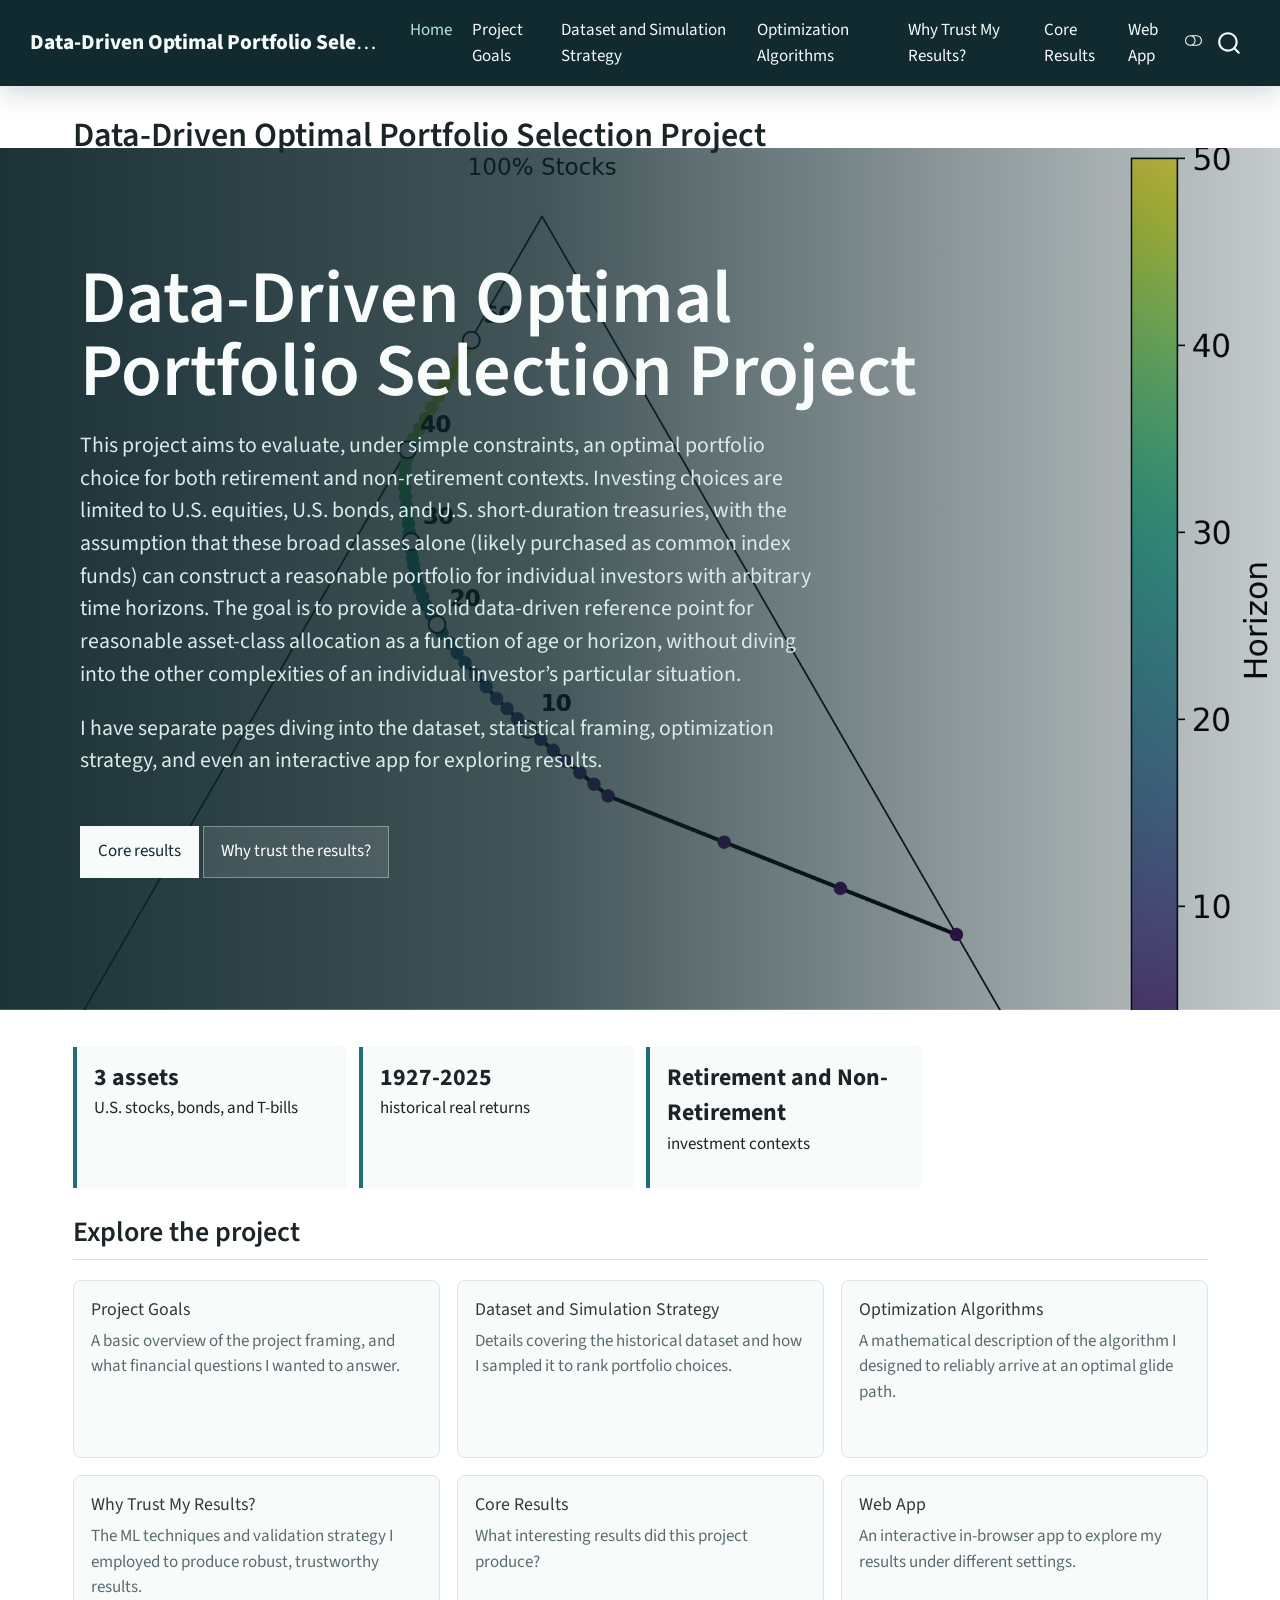
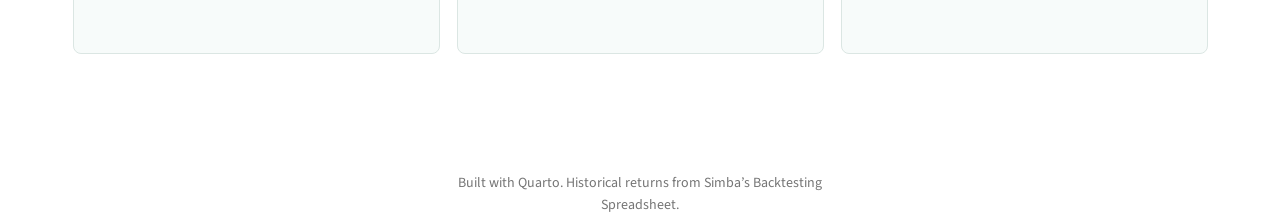
==== docs/index.html @ 362f832c "Test out interactivity in core results" ====
<!DOCTYPE html>
<html xmlns="http://www.w3.org/1999/xhtml" lang="en" xml:lang="en"><head>

<meta charset="utf-8">
<meta name="generator" content="quarto-1.10.18">

<meta name="viewport" content="width=device-width, initial-scale=1.0, user-scalable=yes">


<title>Data-Driven Optimal Portfolio Selection Project</title>
<style>
/* Default styles provided by pandoc.
** See https://pandoc.org/MANUAL.html#variables-for-html for config info.
*/
span.smallcaps{font-variant: small-caps;}
div.columns{display: flex; gap: 1.5em;}
div.column{flex: auto;}
@media screen {
div.columns{gap: min(4vw, 1.5em);}
div.column{overflow-x: auto;}
}
div.hanging-indent{margin-left: 1.5em; text-indent: -1.5em;}
ul.task-list{list-style: none;}
ul.task-list li input[type="checkbox"] {
  width: 0.8em;
  margin: 0 0.8em 0.2em -1em; /* quarto-specific, see https://github.com/quarto-dev/quarto-cli/issues/4556 */ 
  vertical-align: middle;
}
</style>


<script src="site_libs/quarto-nav/quarto-nav.js"></script>
<script src="site_libs/clipboard/clipboard.min.js"></script>
<script src="site_libs/quarto-search/autocomplete.umd.js"></script>
<script src="site_libs/quarto-search/fuse.min.js"></script>
<script src="site_libs/quarto-search/quarto-search.js"></script>
<meta name="quarto:offset" content="./">
<script src="site_libs/quarto-html/quarto.js" type="module"></script>
<script src="site_libs/quarto-html/tabsets/tabsets.js" type="module"></script>
<script src="site_libs/quarto-html/popper.min.js"></script>
<script src="site_libs/quarto-html/tippy.umd.min.js"></script>
<script src="site_libs/quarto-html/anchor.min.js"></script>
<link href="site_libs/quarto-html/tippy.css" rel="stylesheet">
<link href="site_libs/quarto-html/quarto-syntax-highlighting-64a204ab8560d761af7679ceaba22944.css" rel="stylesheet" class="quarto-color-scheme" id="quarto-text-highlighting-styles">
<link href="site_libs/quarto-html/quarto-syntax-highlighting-dark-b85bc7c33db8c58e0ec93c3465666fed.css" rel="stylesheet" class="quarto-color-scheme quarto-color-alternate" id="quarto-text-highlighting-styles">
<link href="site_libs/quarto-html/quarto-syntax-highlighting-64a204ab8560d761af7679ceaba22944.css" rel="stylesheet" class="quarto-color-scheme-extra" id="quarto-text-highlighting-styles">
<script src="site_libs/bootstrap/bootstrap.min.js"></script>
<link href="site_libs/bootstrap/bootstrap-icons.css" rel="stylesheet">
<link href="site_libs/bootstrap/bootstrap-d88a446318c1ee82163e2b38789fbb82.min.css" rel="stylesheet" append-hash="true" class="quarto-color-scheme" id="quarto-bootstrap" data-mode="light">
<link href="site_libs/bootstrap/bootstrap-dark-d535ee3ebe6a975ff6e5953ea624ebbb.min.css" rel="stylesheet" append-hash="true" class="quarto-color-scheme quarto-color-alternate" id="quarto-bootstrap" data-mode="dark">
<link href="site_libs/bootstrap/bootstrap-d88a446318c1ee82163e2b38789fbb82.min.css" rel="stylesheet" append-hash="true" class="quarto-color-scheme-extra" id="quarto-bootstrap" data-mode="light">
<script id="quarto-search-options" type="application/json">{
  "location": "navbar",
  "copy-button": false,
  "collapse-after": 3,
  "panel-placement": "end",
  "type": "overlay",
  "limit": 50,
  "keyboard-shortcut": [
    "f",
    "/",
    "s"
  ],
  "language": {
    "search-no-results-text": "No results",
    "search-matching-documents-text": "matching documents",
    "search-copy-link-title": "Copy link to search",
    "search-hide-matches-text": "Hide additional matches",
    "search-more-match-text": "more match in this document",
    "search-more-matches-text": "more matches in this document",
    "search-clear-button-title": "Clear",
    "search-text-placeholder": "",
    "search-detached-cancel-button-title": "Cancel",
    "search-submit-button-title": "Submit",
    "search-label": "Search"
  }
}</script>
<style>html{ scroll-behavior: smooth; }</style>


<link rel="stylesheet" href="results_widget.css">
</head>

<body class="nav-fixed quarto-light"><script id="quarto-html-before-body" type="application/javascript">
    const toggleBodyColorMode = (bsSheetEl) => {
      const mode = bsSheetEl.getAttribute("data-mode");
      const bodyEl = window.document.querySelector("body");
      if (mode === "dark") {
        bodyEl.classList.add("quarto-dark");
        bodyEl.classList.remove("quarto-light");
      } else {
        bodyEl.classList.add("quarto-light");
        bodyEl.classList.remove("quarto-dark");
      }
    }
    const toggleBodyColorPrimary = () => {
      const bsSheetEl = window.document.querySelector("link#quarto-bootstrap:not([rel=disabled-stylesheet])");
      if (bsSheetEl) {
        toggleBodyColorMode(bsSheetEl);
      }
    }
    const setColorSchemeToggle = (alternate) => {
      const toggles = window.document.querySelectorAll('.quarto-color-scheme-toggle');
      for (let i=0; i < toggles.length; i++) {
        const toggle = toggles[i];
        if (toggle) {
          if (alternate) {
            toggle.classList.add("alternate");
          } else {
            toggle.classList.remove("alternate");
          }
        }
      }
    };
    const toggleColorMode = (alternate) => {
      // Switch the stylesheets
      const primaryStylesheets = window.document.querySelectorAll('link.quarto-color-scheme:not(.quarto-color-alternate)');
      const alternateStylesheets = window.document.querySelectorAll('link.quarto-color-scheme.quarto-color-alternate');
      manageTransitions('#quarto-margin-sidebar .nav-link', false);
      if (alternate) {
        // note: dark is layered on light, we don't disable primary!
        enableStylesheet(alternateStylesheets);
        for (const sheetNode of alternateStylesheets) {
          if (sheetNode.id === "quarto-bootstrap") {
            toggleBodyColorMode(sheetNode);
          }
        }
      } else {
        disableStylesheet(alternateStylesheets);
        enableStylesheet(primaryStylesheets)
        toggleBodyColorPrimary();
      }
      manageTransitions('#quarto-margin-sidebar .nav-link', true);
      // Switch the toggles
      setColorSchemeToggle(alternate)
      // Hack to workaround the fact that safari doesn't
      // properly recolor the scrollbar when toggling (#1455)
      if (navigator.userAgent.indexOf('Safari') > 0 && navigator.userAgent.indexOf('Chrome') == -1) {
        manageTransitions("body", false);
        window.scrollTo(0, 1);
        setTimeout(() => {
          window.scrollTo(0, 0);
          manageTransitions("body", true);
        }, 40);
      }
    }
    const disableStylesheet = (stylesheets) => {
      for (let i=0; i < stylesheets.length; i++) {
        const stylesheet = stylesheets[i];
        stylesheet.rel = 'disabled-stylesheet';
      }
    }
    const enableStylesheet = (stylesheets) => {
      for (let i=0; i < stylesheets.length; i++) {
        const stylesheet = stylesheets[i];
        if(stylesheet.rel !== 'stylesheet') { // for Chrome, which will still FOUC without this check
          stylesheet.rel = 'stylesheet';
        }
      }
    }
    const manageTransitions = (selector, allowTransitions) => {
      const els = window.document.querySelectorAll(selector);
      for (let i=0; i < els.length; i++) {
        const el = els[i];
        if (allowTransitions) {
          el.classList.remove('notransition');
        } else {
          el.classList.add('notransition');
        }
      }
    }
    const isFileUrl = () => {
      return window.location.protocol === 'file:';
    }
    const hasAlternateSentinel = () => {
      let styleSentinel = getColorSchemeSentinel();
      if (styleSentinel !== null) {
        return styleSentinel === "alternate";
      } else {
        return false;
      }
    }
    const setStyleSentinel = (alternate) => {
      const value = alternate ? "alternate" : "default";
      if (!isFileUrl()) {
        window.localStorage.setItem("quarto-color-scheme", value);
      } else {
        localAlternateSentinel = value;
      }
    }
    const getColorSchemeSentinel = () => {
      if (!isFileUrl()) {
        const storageValue = window.localStorage.getItem("quarto-color-scheme");
        return storageValue != null ? storageValue : localAlternateSentinel;
      } else {
        return localAlternateSentinel;
      }
    }
    const toggleGiscusIfUsed = (isAlternate, darkModeDefault) => {
      const baseTheme = document.querySelector('#giscus-base-theme')?.value ?? 'light';
      const alternateTheme = document.querySelector('#giscus-alt-theme')?.value ?? 'dark';
      let newTheme = '';
      if(authorPrefersDark) {
        newTheme = isAlternate ? baseTheme : alternateTheme;
      } else {
        newTheme = isAlternate ? alternateTheme : baseTheme;
      }
      const changeGiscusTheme = () => {
        // From: https://github.com/giscus/giscus/issues/336
        const sendMessage = (message) => {
          const iframe = document.querySelector('iframe.giscus-frame');
          if (!iframe) return;
          iframe.contentWindow.postMessage({ giscus: message }, 'https://giscus.app');
        }
        sendMessage({
          setConfig: {
            theme: newTheme
          }
        });
      }
      const isGiscussLoaded = window.document.querySelector('iframe.giscus-frame') !== null;
      if (isGiscussLoaded) {
        changeGiscusTheme();
      }
    };
    const authorPrefersDark = false;
    const darkModeDefault = authorPrefersDark;
      document.querySelector('link#quarto-text-highlighting-styles.quarto-color-scheme-extra').rel = 'disabled-stylesheet';
      document.querySelector('link#quarto-bootstrap.quarto-color-scheme-extra').rel = 'disabled-stylesheet';
    let localAlternateSentinel = darkModeDefault ? 'alternate' : 'default';
    // Dark / light mode switch
    window.quartoToggleColorScheme = () => {
      // Read the current dark / light value
      let toAlternate = !hasAlternateSentinel();
      toggleColorMode(toAlternate);
      setStyleSentinel(toAlternate);
      toggleGiscusIfUsed(toAlternate, darkModeDefault);
      window.dispatchEvent(new Event('resize'));
    };
    // Switch to dark mode if need be
    if (hasAlternateSentinel()) {
      toggleColorMode(true);
    } else {
      toggleColorMode(false);
    }
  </script>

<div id="quarto-search-results"></div>
  <header id="quarto-header" class="headroom fixed-top">
    <nav class="navbar navbar-expand-lg " data-bs-theme="dark">
      <div class="navbar-container container-fluid">
      <div class="navbar-brand-container mx-auto">
    <a class="navbar-brand" href="./index.html">
    <span class="navbar-title">Data-Driven Optimal Portfolio Selection Project</span>
    </a>
  </div>
            <div id="quarto-search" class="" title="Search"></div>
          <button class="navbar-toggler" type="button" data-bs-toggle="collapse" data-bs-target="#navbarCollapse" aria-controls="navbarCollapse" role="menu" aria-expanded="false" aria-label="Toggle navigation" onclick="if (window.quartoToggleHeadroom) { window.quartoToggleHeadroom(); }">
  <span class="navbar-toggler-icon"></span>
</button>
          <div class="collapse navbar-collapse" id="navbarCollapse">
            <ul class="navbar-nav navbar-nav-scroll me-auto">
  <li class="nav-item">
    <a class="nav-link active" href="./index.html" aria-current="page"> 
<span class="menu-text">Home</span></a>
  </li>  
  <li class="nav-item">
    <a class="nav-link" href="./project_goals.html"> 
<span class="menu-text">Project Goals</span></a>
  </li>  
  <li class="nav-item">
    <a class="nav-link" href="./dataset_simulation.html"> 
<span class="menu-text">Dataset and Simulation Strategy</span></a>
  </li>  
  <li class="nav-item">
    <a class="nav-link" href="./optimization.html"> 
<span class="menu-text">Optimization Algorithms</span></a>
  </li>  
  <li class="nav-item">
    <a class="nav-link" href="./why_trust.html"> 
<span class="menu-text">Why Trust My Results?</span></a>
  </li>  
  <li class="nav-item">
    <a class="nav-link" href="./core_results.html"> 
<span class="menu-text">Core Results</span></a>
  </li>  
  <li class="nav-item">
    <a class="nav-link" href="./web_app.html"> 
<span class="menu-text">Web App</span></a>
  </li>  
</ul>
          </div> <!-- /navcollapse -->
            <div class="quarto-navbar-tools">
  <a href="" class="quarto-color-scheme-toggle quarto-navigation-tool  px-1" onclick="window.quartoToggleColorScheme(); return false;" title="Toggle dark mode"><i class="bi"></i></a>
</div>
      </div> <!-- /container-fluid -->
    </nav>
</header>
<!-- content -->
<div id="quarto-content" class="quarto-container page-columns page-rows-contents page-layout-full page-navbar">
<!-- sidebar -->
<!-- margin-sidebar -->
    
<!-- main -->
<main class="content column-page" id="quarto-document-content">


<header id="title-block-header" class="quarto-title-block default">
<div class="quarto-title">
<h1 class="title">Data-Driven Optimal Portfolio Selection Project</h1>
</div>



<div class="quarto-title-meta column-page">

    
  
    
  </div>
  


</header>


<div class="hero">
<section id="data-driven-optimal-portfolio-selection-project" class="level1 hero-copy">
<h1>Data-Driven Optimal Portfolio Selection Project</h1>
<p>This project aims to evaluate, under simple constraints, an optimal portfolio choice for both retirement and non-retirement contexts. Investing choices are limited to U.S. equities, U.S. bonds, and U.S. short-duration treasuries, with the assumption that these broad classes alone (likely purchased as common index funds) can construct a reasonable portfolio for individual investors with arbitrary time horizons. The goal is to provide a solid data-driven reference point for reasonable asset-class allocation as a function of age or horizon, without diving into the other complexities of an individual investor’s particular situation.</p>
<p>I have separate pages diving into the dataset, statistical framing, optimization strategy, and even an interactive app for exploring results.</p>
<div class="hero-actions">
<p><a href="./core_results.html" class="btn">Core results</a> <a href="./why_trust.html" class="btn">Why trust the results?</a></p>
</div>
</section>
</div>
<div class="metric-strip">
<div class="metric">
<p><strong>3 assets</strong> U.S. stocks, bonds, and T-bills</p>
</div>
<div class="metric">
<p><strong>1927-2025</strong> historical real returns</p>
</div>
<div class="metric">
<p><strong>Retirement and Non-Retirement</strong> investment contexts</p>
</div>
</div>
<section id="explore-the-project" class="level2">
<h2 class="anchored" data-anchor-id="explore-the-project">Explore the project</h2>
<div class="project-grid">
<section id="project-goals" class="level3 project-card">
<h3 class="anchored" data-anchor-id="project-goals"><a href="./project_goals.html">Project Goals</a></h3>
<p>A basic overview of the project framing, and what financial questions I wanted to answer.</p>
</section>
<section id="dataset-and-simulation-strategy" class="level3 project-card">
<h3 class="anchored" data-anchor-id="dataset-and-simulation-strategy"><a href="./dataset_simulation.html">Dataset and Simulation Strategy</a></h3>
<p>Details covering the historical dataset and how I sampled it to rank portfolio choices.</p>
</section>
<section id="optimization-algorithms" class="level3 project-card">
<h3 class="anchored" data-anchor-id="optimization-algorithms"><a href="./optimization.html">Optimization Algorithms</a></h3>
<p>A mathematical description of the algorithm I designed to reliably arrive at an optimal glide path.</p>
</section>
<section id="why-trust-my-results" class="level3 project-card">
<h3 class="anchored" data-anchor-id="why-trust-my-results"><a href="./why_trust.html">Why Trust My Results?</a></h3>
<p>The ML techniques and validation strategy I employed to produce robust, trustworthy results.</p>
</section>
<section id="core-results" class="level3 project-card">
<h3 class="anchored" data-anchor-id="core-results"><a href="./core_results.html">Core Results</a></h3>
<p>What interesting results did this project produce?</p>
</section>
<section id="web-app" class="level3 project-card">
<h3 class="anchored" data-anchor-id="web-app"><a href="./web_app.html">Web App</a></h3>
<p>An interactive in-browser app to explore my results under different settings.</p>
</section>
</div>


</section>

</main> <!-- /main -->
<script src="results_widget.js"></script>
<script id="quarto-html-after-body" type="application/javascript">
  window.document.addEventListener("DOMContentLoaded", function (event) {
    // Ensure there is a toggle, if there isn't float one in the top right
    if (window.document.querySelector('.quarto-color-scheme-toggle') === null) {
      const a = window.document.createElement('a');
      a.classList.add('top-right');
      a.classList.add('quarto-color-scheme-toggle');
      a.href = "";
      a.onclick = function() { try { window.quartoToggleColorScheme(); } catch {} return false; };
      const i = window.document.createElement("i");
      i.classList.add('bi');
      a.appendChild(i);
      window.document.body.appendChild(a);
    }
    setColorSchemeToggle(hasAlternateSentinel())
    const icon = "";
    const anchorJS = new window.AnchorJS();
    anchorJS.options = {
      placement: 'right',
      icon: icon
    };
    anchorJS.add('.anchored');
    const isCodeAnnotation = (el) => {
      for (const clz of el.classList) {
        if (clz.startsWith('code-annotation-')) {                     
          return true;
        }
      }
      return false;
    }
    const onCopySuccess = function(e) {
      // button target
      const button = e.trigger;
      // don't keep focus
      button.blur();
      // flash "checked"
      button.classList.add('code-copy-button-checked');
      var currentTitle = button.getAttribute("title");
      button.setAttribute("title", "Copied!");
      let tooltip;
      if (window.bootstrap) {
        button.setAttribute("data-bs-toggle", "tooltip");
        button.setAttribute("data-bs-placement", "left");
        button.setAttribute("data-bs-title", "Copied!");
        tooltip = new bootstrap.Tooltip(button, 
          { trigger: "manual", 
            customClass: "code-copy-button-tooltip",
            offset: [0, -8]});
        tooltip.show();    
      }
      setTimeout(function() {
        if (tooltip) {
          tooltip.hide();
          button.removeAttribute("data-bs-title");
          button.removeAttribute("data-bs-toggle");
          button.removeAttribute("data-bs-placement");
        }
        button.setAttribute("title", currentTitle);
        button.classList.remove('code-copy-button-checked');
      }, 1000);
      // clear code selection
      e.clearSelection();
    }
    const getTextToCopy = function(trigger) {
      const outerScaffold = trigger.parentElement.cloneNode(true);
      const codeEl = outerScaffold.querySelector('code');
      for (const childEl of codeEl.children) {
        if (isCodeAnnotation(childEl)) {
          childEl.remove();
        }
      }
      return codeEl.innerText;
    }
    const clipboard = new window.ClipboardJS('.code-copy-button:not([data-in-quarto-modal])', {
      text: getTextToCopy
    });
    clipboard.on('success', onCopySuccess);
    if (window.document.getElementById('quarto-embedded-source-code-modal')) {
      const clipboardModal = new window.ClipboardJS('.code-copy-button[data-in-quarto-modal]', {
        text: getTextToCopy,
        container: window.document.getElementById('quarto-embedded-source-code-modal')
      });
      clipboardModal.on('success', onCopySuccess);
    }
      var localhostRegex = new RegExp(/^(?:http|https):\/\/localhost\:?[0-9]*\//);
      var mailtoRegex = new RegExp(/^mailto:/);
        var filterRegex = new RegExp('/' + window.location.host + '/');
      var isInternal = (href) => {
          return filterRegex.test(href) || localhostRegex.test(href) || mailtoRegex.test(href);
      }
      // Inspect non-navigation links and adorn them if external
     var links = window.document.querySelectorAll('a[href]:not(.nav-link):not(.navbar-brand):not(.toc-action):not(.sidebar-link):not(.sidebar-item-toggle):not(.pagination-link):not(.no-external):not([aria-hidden]):not(.dropdown-item):not(.quarto-navigation-tool):not(.about-link)');
      for (var i=0; i<links.length; i++) {
        const link = links[i];
        if (!isInternal(link.href)) {
          // undo the damage that might have been done by quarto-nav.js in the case of
          // links that we want to consider external
          if (link.dataset.originalHref !== undefined) {
            link.href = link.dataset.originalHref;
          }
            // target, if specified
            link.setAttribute("target", "_blank");
            if (link.getAttribute("rel") === null) {
              link.setAttribute("rel", "noopener");
            }
        }
      }
    function tippyHover(el, contentFn, onTriggerFn, onUntriggerFn) {
      const config = {
        allowHTML: true,
        maxWidth: 500,
        delay: 100,
        arrow: false,
        appendTo: function(el) {
            return el.parentElement;
        },
        interactive: true,
        interactiveBorder: 10,
        theme: 'quarto',
        placement: 'bottom-start',
      };
      if (contentFn) {
        config.content = contentFn;
      }
      if (onTriggerFn) {
        config.onTrigger = onTriggerFn;
      }
      if (onUntriggerFn) {
        config.onUntrigger = onUntriggerFn;
      }
      window.tippy(el, config); 
    }
    const noterefs = window.document.querySelectorAll('a[role="doc-noteref"]');
    for (var i=0; i<noterefs.length; i++) {
      const ref = noterefs[i];
      tippyHover(ref, function() {
        // use id or data attribute instead here
        let href = ref.getAttribute('data-footnote-href') || ref.getAttribute('href');
        try { href = new URL(href).hash; } catch {}
        const id = href.replace(/^#\/?/, "");
        const note = window.document.getElementById(id);
        if (note) {
          return note.innerHTML;
        } else {
          return "";
        }
      });
    }
    const xrefs = window.document.querySelectorAll('a.quarto-xref');
    const processXRef = (id, note) => {
      // Strip column container classes
      const stripColumnClz = (el) => {
        el.classList.remove("page-full", "page-columns");
        if (el.children) {
          for (const child of el.children) {
            stripColumnClz(child);
          }
        }
      }
      stripColumnClz(note)
      if (id === null || id.startsWith('sec-')) {
        // Special case sections, only their first couple elements
        const container = document.createElement("div");
        if (note.children && note.children.length > 2) {
          container.appendChild(note.children[0].cloneNode(true));
          for (let i = 1; i < note.children.length; i++) {
            const child = note.children[i];
            if (child.tagName === "P" && child.innerText === "") {
              continue;
            } else {
              container.appendChild(child.cloneNode(true));
              break;
            }
          }
          if (window.Quarto?.typesetMath) {
            window.Quarto.typesetMath(container);
          }
          return container.innerHTML
        } else {
          if (window.Quarto?.typesetMath) {
            window.Quarto.typesetMath(note);
          }
          return note.innerHTML;
        }
      } else {
        // Remove any anchor links if they are present
        const anchorLink = note.querySelector('a.anchorjs-link');
        if (anchorLink) {
          anchorLink.remove();
        }
        if (window.Quarto?.typesetMath) {
          window.Quarto.typesetMath(note);
        }
        if (note.classList.contains("callout")) {
          return note.outerHTML;
        } else {
          return note.innerHTML;
        }
      }
    }
    for (var i=0; i<xrefs.length; i++) {
      const xref = xrefs[i];
      tippyHover(xref, undefined, function(instance) {
        instance.disable();
        let url = xref.getAttribute('href');
        let hash = undefined; 
        if (url.startsWith('#')) {
          hash = url;
        } else {
          try { hash = new URL(url).hash; } catch {}
        }
        if (hash) {
          const id = hash.replace(/^#\/?/, "");
          const note = window.document.getElementById(id);
          if (note !== null) {
            try {
              const html = processXRef(id, note.cloneNode(true));
              instance.setContent(html);
            } finally {
              instance.enable();
              instance.show();
            }
          } else {
            // See if we can fetch this
            fetch(url.split('#')[0])
            .then(res => res.text())
            .then(html => {
              const parser = new DOMParser();
              const htmlDoc = parser.parseFromString(html, "text/html");
              const note = htmlDoc.getElementById(id);
              if (note !== null) {
                const html = processXRef(id, note);
                instance.setContent(html);
              } 
            }).finally(() => {
              instance.enable();
              instance.show();
            });
          }
        } else {
          // See if we can fetch a full url (with no hash to target)
          // This is a special case and we should probably do some content thinning / targeting
          fetch(url)
          .then(res => res.text())
          .then(html => {
            const parser = new DOMParser();
            const htmlDoc = parser.parseFromString(html, "text/html");
            const note = htmlDoc.querySelector('main.content');
            if (note !== null) {
              // This should only happen for chapter cross references
              // (since there is no id in the URL)
              // remove the first header
              if (note.children.length > 0 && note.children[0].tagName === "HEADER") {
                note.children[0].remove();
              }
              const html = processXRef(null, note);
              instance.setContent(html);
            } 
          }).finally(() => {
            instance.enable();
            instance.show();
          });
        }
      }, function(instance) {
      });
    }
        let selectedAnnoteEl;
        const selectorForAnnotation = ( cell, annotation) => {
          let cellAttr = 'data-code-cell="' + cell + '"';
          let lineAttr = 'data-code-annotation="' +  annotation + '"';
          const selector = 'span[' + cellAttr + '][' + lineAttr + ']';
          return selector;
        }
        const selectCodeLines = (annoteEl) => {
          const doc = window.document;
          const targetCell = annoteEl.getAttribute("data-target-cell");
          const targetAnnotation = annoteEl.getAttribute("data-target-annotation");
          const annoteSpan = window.document.querySelector(selectorForAnnotation(targetCell, targetAnnotation));
          const lines = annoteSpan.getAttribute("data-code-lines").split(",");
          const lineIds = lines.map((line) => {
            return targetCell + "-" + line;
          })
          let top = null;
          let height = null;
          let parent = null;
          if (lineIds.length > 0) {
              //compute the position of the single el (top and bottom and make a div)
              const el = window.document.getElementById(lineIds[0]);
              top = el.offsetTop;
              height = el.offsetHeight;
              parent = el.parentElement.parentElement;
            if (lineIds.length > 1) {
              const lastEl = window.document.getElementById(lineIds[lineIds.length - 1]);
              const bottom = lastEl.offsetTop + lastEl.offsetHeight;
              height = bottom - top;
            }
            if (top !== null && height !== null && parent !== null) {
              // cook up a div (if necessary) and position it 
              let div = window.document.getElementById("code-annotation-line-highlight");
              if (div === null) {
                div = window.document.createElement("div");
                div.setAttribute("id", "code-annotation-line-highlight");
                div.style.position = 'absolute';
                parent.appendChild(div);
              }
              div.style.top = top - 2 + "px";
              div.style.height = height + 4 + "px";
              div.style.left = 0;
              let gutterDiv = window.document.getElementById("code-annotation-line-highlight-gutter");
              if (gutterDiv === null) {
                gutterDiv = window.document.createElement("div");
                gutterDiv.setAttribute("id", "code-annotation-line-highlight-gutter");
                gutterDiv.style.position = 'absolute';
                const codeCell = window.document.getElementById(targetCell);
                const gutter = codeCell.querySelector('.code-annotation-gutter');
                gutter.appendChild(gutterDiv);
              }
              gutterDiv.style.top = top - 2 + "px";
              gutterDiv.style.height = height + 4 + "px";
            }
            selectedAnnoteEl = annoteEl;
          }
        };
        const unselectCodeLines = () => {
          const elementsIds = ["code-annotation-line-highlight", "code-annotation-line-highlight-gutter"];
          elementsIds.forEach((elId) => {
            const div = window.document.getElementById(elId);
            if (div) {
              div.remove();
            }
          });
          selectedAnnoteEl = undefined;
        };
          // Handle positioning of the toggle
      window.addEventListener(
        "resize",
        throttle(() => {
          elRect = undefined;
          if (selectedAnnoteEl) {
            selectCodeLines(selectedAnnoteEl);
          }
        }, 10)
      );
      function throttle(fn, ms) {
      let throttle = false;
      let timer;
        return (...args) => {
          if(!throttle) { // first call gets through
              fn.apply(this, args);
              throttle = true;
          } else { // all the others get throttled
              if(timer) clearTimeout(timer); // cancel #2
              timer = setTimeout(() => {
                fn.apply(this, args);
                timer = throttle = false;
              }, ms);
          }
        };
      }
        // Attach click handler to the DT
        const annoteDls = window.document.querySelectorAll('dt[data-target-cell]');
        for (const annoteDlNode of annoteDls) {
          annoteDlNode.addEventListener('click', (event) => {
            const clickedEl = event.target;
            if (clickedEl !== selectedAnnoteEl) {
              unselectCodeLines();
              const activeEl = window.document.querySelector('dt[data-target-cell].code-annotation-active');
              if (activeEl) {
                activeEl.classList.remove('code-annotation-active');
              }
              selectCodeLines(clickedEl);
              clickedEl.classList.add('code-annotation-active');
            } else {
              // Unselect the line
              unselectCodeLines();
              clickedEl.classList.remove('code-annotation-active');
            }
          });
        }
    const findCites = (el) => {
      const parentEl = el.parentElement;
      if (parentEl) {
        const cites = parentEl.dataset.cites;
        if (cites) {
          return {
            el,
            cites: cites.split(' ')
          };
        } else {
          return findCites(el.parentElement)
        }
      } else {
        return undefined;
      }
    };
    var bibliorefs = window.document.querySelectorAll('a[role="doc-biblioref"]');
    for (var i=0; i<bibliorefs.length; i++) {
      const ref = bibliorefs[i];
      const citeInfo = findCites(ref);
      if (citeInfo) {
        tippyHover(citeInfo.el, function() {
          var popup = window.document.createElement('div');
          citeInfo.cites.forEach(function(cite) {
            var citeDiv = window.document.createElement('div');
            citeDiv.classList.add('hanging-indent');
            citeDiv.classList.add('csl-entry');
            var biblioDiv = window.document.getElementById('ref-' + cite);
            if (biblioDiv) {
              citeDiv.innerHTML = biblioDiv.innerHTML;
            }
            popup.appendChild(citeDiv);
          });
          return popup.innerHTML;
        });
      }
    }
  });
  </script>
</div> <!-- /content -->
<footer class="footer">
  <div class="nav-footer">
    <div class="nav-footer-left">
      &nbsp;
    </div>   
    <div class="nav-footer-center">
<p>Built with Quarto. Historical returns from Simba’s Backtesting Spreadsheet.</p>
</div>
    <div class="nav-footer-right">
      &nbsp;
    </div>
  </div>
</footer>




<script src="site_libs/quarto-html/zenscroll-min.js"></script>
</body></html>
---- docs/site_libs/quarto-html/tippy.css ----
.tippy-box[data-animation=fade][data-state=hidden]{opacity:0}[data-tippy-root]{max-width:calc(100vw - 10px)}.tippy-box{position:relative;background-color:#333;color:#fff;border-radius:4px;font-size:14px;line-height:1.4;white-space:normal;outline:0;transition-property:transform,visibility,opacity}.tippy-box[data-placement^=top]>.tippy-arrow{bottom:0}.tippy-box[data-placement^=top]>.tippy-arrow:before{bottom:-7px;left:0;border-width:8px 8px 0;border-top-color:initial;transform-origin:center top}.tippy-box[data-placement^=bottom]>.tippy-arrow{top:0}.tippy-box[data-placement^=bottom]>.tippy-arrow:before{top:-7px;left:0;border-width:0 8px 8px;border-bottom-color:initial;transform-origin:center bottom}.tippy-box[data-placement^=left]>.tippy-arrow{right:0}.tippy-box[data-placement^=left]>.tippy-arrow:before{border-width:8px 0 8px 8px;border-left-color:initial;right:-7px;transform-origin:center left}.tippy-box[data-placement^=right]>.tippy-arrow{left:0}.tippy-box[data-placement^=right]>.tippy-arrow:before{left:-7px;border-width:8px 8px 8px 0;border-right-color:initial;transform-origin:center right}.tippy-box[data-inertia][data-state=visible]{transition-timing-function:cubic-bezier(.54,1.5,.38,1.11)}.tippy-arrow{width:16px;height:16px;color:#333}.tippy-arrow:before{content:"";position:absolute;border-color:transparent;border-style:solid}.tippy-content{position:relative;padding:5px 9px;z-index:1}
---- docs/site_libs/quarto-html/quarto-syntax-highlighting-64a204ab8560d761af7679ceaba22944.css ----
/* quarto syntax highlight colors */
:root {
  --quarto-hl-ot-color: #003B4F;
  --quarto-hl-at-color: #657422;
  --quarto-hl-ss-color: #20794D;
  --quarto-hl-an-color: #5E5E5E;
  --quarto-hl-fu-color: #4758AB;
  --quarto-hl-st-color: #20794D;
  --quarto-hl-cf-color: #003B4F;
  --quarto-hl-op-color: #5E5E5E;
  --quarto-hl-er-color: #AD0000;
  --quarto-hl-bn-color: #AD0000;
  --quarto-hl-al-color: #AD0000;
  --quarto-hl-va-color: #111111;
  --quarto-hl-bu-color: inherit;
  --quarto-hl-ex-color: inherit;
  --quarto-hl-pp-color: #AD0000;
  --quarto-hl-in-color: #5E5E5E;
  --quarto-hl-vs-color: #20794D;
  --quarto-hl-wa-color: #5E5E5E;
  --quarto-hl-do-color: #5E5E5E;
  --quarto-hl-im-color: #00769E;
  --quarto-hl-ch-color: #20794D;
  --quarto-hl-dt-color: #AD0000;
  --quarto-hl-fl-color: #AD0000;
  --quarto-hl-co-color: #5E5E5E;
  --quarto-hl-cv-color: #5E5E5E;
  --quarto-hl-cn-color: #8f5902;
  --quarto-hl-sc-color: #5E5E5E;
  --quarto-hl-dv-color: #AD0000;
  --quarto-hl-kw-color: #003B4F;
}

/* other quarto variables */
:root {
  --quarto-font-monospace: SFMono-Regular, Menlo, Monaco, Consolas, "Liberation Mono", "Courier New", monospace;
}

/* syntax highlight based on Pandoc's rules */
pre > code.sourceCode > span {
  color: #003B4F;
}

code.sourceCode > span {
  color: #003B4F;
}

div.sourceCode,
div.sourceCode pre.sourceCode {
  color: #003B4F;
}

/* Normal */
code span {
  color: #003B4F;
}

/* Alert */
code span.al {
  color: #AD0000;
  font-style: inherit;
}

/* Annotation */
code span.an {
  color: #5E5E5E;
  font-style: inherit;
}

/* Attribute */
code span.at {
  color: #657422;
  font-style: inherit;
}

/* BaseN */
code span.bn {
  color: #AD0000;
  font-style: inherit;
}

/* BuiltIn */
code span.bu {
  font-style: inherit;
}

/* ControlFlow */
code span.cf {
  color: #003B4F;
  font-weight: bold;
  font-style: inherit;
}

/* Char */
code span.ch {
  color: #20794D;
  font-style: inherit;
}

/* Constant */
code span.cn {
  color: #8f5902;
  font-style: inherit;
}

/* Comment */
code span.co {
  color: #5E5E5E;
  font-style: inherit;
}

/* CommentVar */
code span.cv {
  color: #5E5E5E;
  font-style: italic;
}

/* Documentation */
code span.do {
  color: #5E5E5E;
  font-style: italic;
}

/* DataType */
code span.dt {
  color: #AD0000;
  font-style: inherit;
}

/* DecVal */
code span.dv {
  color: #AD0000;
  font-style: inherit;
}

/* Error */
code span.er {
  color: #AD0000;
  font-style: inherit;
}

/* Extension */
code span.ex {
  font-style: inherit;
}

/* Float */
code span.fl {
  color: #AD0000;
  font-style: inherit;
}

/* Function */
code span.fu {
  color: #4758AB;
  font-style: inherit;
}

/* Import */
code span.im {
  color: #00769E;
  font-style: inherit;
}

/* Information */
code span.in {
  color: #5E5E5E;
  font-style: inherit;
}

/* Keyword */
code span.kw {
  color: #003B4F;
  font-weight: bold;
  font-style: inherit;
}

/* Operator */
code span.op {
  color: #5E5E5E;
  font-style: inherit;
}

/* Other */
code span.ot {
  color: #003B4F;
  font-style: inherit;
}

/* Preprocessor */
code span.pp {
  color: #AD0000;
  font-style: inherit;
}

/* SpecialChar */
code span.sc {
  color: #5E5E5E;
  font-style: inherit;
}

/* SpecialString */
code span.ss {
  color: #20794D;
  font-style: inherit;
}

/* String */
code span.st {
  color: #20794D;
  font-style: inherit;
}

/* Variable */
code span.va {
  color: #111111;
  font-style: inherit;
}

/* VerbatimString */
code span.vs {
  color: #20794D;
  font-style: inherit;
}

/* Warning */
code span.wa {
  color: #5E5E5E;
  font-style: italic;
}

.prevent-inlining {
  content: "</";
}

/*# sourceMappingURL=9d8d5bb603a83b8298b89080a598c93b.css.map */
---- docs/site_libs/quarto-html/quarto-syntax-highlighting-dark-b85bc7c33db8c58e0ec93c3465666fed.css ----
/* quarto syntax highlight colors */
:root {
  --quarto-hl-al-color: #f07178;
  --quarto-hl-an-color: #d4d0ab;
  --quarto-hl-at-color: #00e0e0;
  --quarto-hl-bn-color: #d4d0ab;
  --quarto-hl-bu-color: #abe338;
  --quarto-hl-ch-color: #abe338;
  --quarto-hl-co-color: #f8f8f2;
  --quarto-hl-cv-color: #ffd700;
  --quarto-hl-cn-color: #ffd700;
  --quarto-hl-cf-color: #ffa07a;
  --quarto-hl-dt-color: #ffa07a;
  --quarto-hl-dv-color: #d4d0ab;
  --quarto-hl-do-color: #f8f8f2;
  --quarto-hl-er-color: #f07178;
  --quarto-hl-ex-color: #00e0e0;
  --quarto-hl-fl-color: #d4d0ab;
  --quarto-hl-fu-color: #ffa07a;
  --quarto-hl-im-color: #abe338;
  --quarto-hl-in-color: #d4d0ab;
  --quarto-hl-kw-color: #ffa07a;
  --quarto-hl-op-color: #ffa07a;
  --quarto-hl-ot-color: #00e0e0;
  --quarto-hl-pp-color: #dcc6e0;
  --quarto-hl-re-color: #00e0e0;
  --quarto-hl-sc-color: #abe338;
  --quarto-hl-ss-color: #abe338;
  --quarto-hl-st-color: #abe338;
  --quarto-hl-va-color: #00e0e0;
  --quarto-hl-vs-color: #abe338;
  --quarto-hl-wa-color: #dcc6e0;
}

/* other quarto variables */
:root {
  --quarto-font-monospace: SFMono-Regular, Menlo, Monaco, Consolas, "Liberation Mono", "Courier New", monospace;
}

/* syntax highlight based on Pandoc's rules */
pre > code.sourceCode > span {
  color: #f8f8f2;
}

code.sourceCode > span {
  color: #f8f8f2;
}

div.sourceCode,
div.sourceCode pre.sourceCode {
  color: #f8f8f2;
}

/* Normal */
code span {
  color: #f8f8f2;
}

/* Alert */
code span.al {
  color: #f07178;
}

/* Annotation */
code span.an {
  color: #d4d0ab;
}

/* Attribute */
code span.at {
  color: #00e0e0;
}

/* BaseN */
code span.bn {
  color: #d4d0ab;
}

/* BuiltIn */
code span.bu {
  color: #abe338;
}

/* ControlFlow */
code span.cf {
  font-weight: bold;
  color: #ffa07a;
}

/* Char */
code span.ch {
  color: #abe338;
}

/* Constant */
code span.cn {
  color: #ffd700;
}

/* Comment */
code span.co {
  font-style: italic;
  color: #f8f8f2;
}

/* CommentVar */
code span.cv {
  color: #ffd700;
}

/* Documentation */
code span.do {
  color: #f8f8f2;
}

/* DataType */
code span.dt {
  color: #ffa07a;
}

/* DecVal */
code span.dv {
  color: #d4d0ab;
}

/* Error */
code span.er {
  color: #f07178;
  text-decoration: underline;
}

/* Extension */
code span.ex {
  font-weight: bold;
  color: #00e0e0;
}

/* Float */
code span.fl {
  color: #d4d0ab;
}

/* Function */
code span.fu {
  color: #ffa07a;
}

/* Import */
code span.im {
  color: #abe338;
}

/* Information */
code span.in {
  color: #d4d0ab;
}

/* Keyword */
code span.kw {
  font-weight: bold;
  color: #ffa07a;
}

/* Operator */
code span.op {
  color: #ffa07a;
}

/* Other */
code span.ot {
  color: #00e0e0;
}

/* Preprocessor */
code span.pp {
  color: #dcc6e0;
}

/* RegionMarker */
code span.re {
  background-color: #f8f8f2;
  color: #00e0e0;
}

/* SpecialChar */
code span.sc {
  color: #abe338;
}

/* SpecialString */
code span.ss {
  color: #abe338;
}

/* String */
code span.st {
  color: #abe338;
}

/* Variable */
code span.va {
  color: #00e0e0;
}

/* VerbatimString */
code span.vs {
  color: #abe338;
}

/* Warning */
code span.wa {
  color: #dcc6e0;
}

.prevent-inlining {
  content: "</";
}

/*# sourceMappingURL=4ed8f1090dec6531da29ab00902aa718.css.map */
---- docs/site_libs/quarto-html/quarto-syntax-highlighting-64a204ab8560d761af7679ceaba22944.css ----
/* quarto syntax highlight colors */
:root {
  --quarto-hl-ot-color: #003B4F;
  --quarto-hl-at-color: #657422;
  --quarto-hl-ss-color: #20794D;
  --quarto-hl-an-color: #5E5E5E;
  --quarto-hl-fu-color: #4758AB;
  --quarto-hl-st-color: #20794D;
  --quarto-hl-cf-color: #003B4F;
  --quarto-hl-op-color: #5E5E5E;
  --quarto-hl-er-color: #AD0000;
  --quarto-hl-bn-color: #AD0000;
  --quarto-hl-al-color: #AD0000;
  --quarto-hl-va-color: #111111;
  --quarto-hl-bu-color: inherit;
  --quarto-hl-ex-color: inherit;
  --quarto-hl-pp-color: #AD0000;
  --quarto-hl-in-color: #5E5E5E;
  --quarto-hl-vs-color: #20794D;
  --quarto-hl-wa-color: #5E5E5E;
  --quarto-hl-do-color: #5E5E5E;
  --quarto-hl-im-color: #00769E;
  --quarto-hl-ch-color: #20794D;
  --quarto-hl-dt-color: #AD0000;
  --quarto-hl-fl-color: #AD0000;
  --quarto-hl-co-color: #5E5E5E;
  --quarto-hl-cv-color: #5E5E5E;
  --quarto-hl-cn-color: #8f5902;
  --quarto-hl-sc-color: #5E5E5E;
  --quarto-hl-dv-color: #AD0000;
  --quarto-hl-kw-color: #003B4F;
}

/* other quarto variables */
:root {
  --quarto-font-monospace: SFMono-Regular, Menlo, Monaco, Consolas, "Liberation Mono", "Courier New", monospace;
}

/* syntax highlight based on Pandoc's rules */
pre > code.sourceCode > span {
  color: #003B4F;
}

code.sourceCode > span {
  color: #003B4F;
}

div.sourceCode,
div.sourceCode pre.sourceCode {
  color: #003B4F;
}

/* Normal */
code span {
  color: #003B4F;
}

/* Alert */
code span.al {
  color: #AD0000;
  font-style: inherit;
}

/* Annotation */
code span.an {
  color: #5E5E5E;
  font-style: inherit;
}

/* Attribute */
code span.at {
  color: #657422;
  font-style: inherit;
}

/* BaseN */
code span.bn {
  color: #AD0000;
  font-style: inherit;
}

/* BuiltIn */
code span.bu {
  font-style: inherit;
}

/* ControlFlow */
code span.cf {
  color: #003B4F;
  font-weight: bold;
  font-style: inherit;
}

/* Char */
code span.ch {
  color: #20794D;
  font-style: inherit;
}

/* Constant */
code span.cn {
  color: #8f5902;
  font-style: inherit;
}

/* Comment */
code span.co {
  color: #5E5E5E;
  font-style: inherit;
}

/* CommentVar */
code span.cv {
  color: #5E5E5E;
  font-style: italic;
}

/* Documentation */
code span.do {
  color: #5E5E5E;
  font-style: italic;
}

/* DataType */
code span.dt {
  color: #AD0000;
  font-style: inherit;
}

/* DecVal */
code span.dv {
  color: #AD0000;
  font-style: inherit;
}

/* Error */
code span.er {
  color: #AD0000;
  font-style: inherit;
}

/* Extension */
code span.ex {
  font-style: inherit;
}

/* Float */
code span.fl {
  color: #AD0000;
  font-style: inherit;
}

/* Function */
code span.fu {
  color: #4758AB;
  font-style: inherit;
}

/* Import */
code span.im {
  color: #00769E;
  font-style: inherit;
}

/* Information */
code span.in {
  color: #5E5E5E;
  font-style: inherit;
}

/* Keyword */
code span.kw {
  color: #003B4F;
  font-weight: bold;
  font-style: inherit;
}

/* Operator */
code span.op {
  color: #5E5E5E;
  font-style: inherit;
}

/* Other */
code span.ot {
  color: #003B4F;
  font-style: inherit;
}

/* Preprocessor */
code span.pp {
  color: #AD0000;
  font-style: inherit;
}

/* SpecialChar */
code span.sc {
  color: #5E5E5E;
  font-style: inherit;
}

/* SpecialString */
code span.ss {
  color: #20794D;
  font-style: inherit;
}

/* String */
code span.st {
  color: #20794D;
  font-style: inherit;
}

/* Variable */
code span.va {
  color: #111111;
  font-style: inherit;
}

/* VerbatimString */
code span.vs {
  color: #20794D;
  font-style: inherit;
}

/* Warning */
code span.wa {
  color: #5E5E5E;
  font-style: italic;
}

.prevent-inlining {
  content: "</";
}

/*# sourceMappingURL=9d8d5bb603a83b8298b89080a598c93b.css.map */
---- docs/results_widget.css ----
.results-widget {
  border: 1px solid var(--portfolio-line);
  border-radius: 8px;
  background: var(--portfolio-panel);
  margin: 1.25rem 0 1.7rem;
  overflow: hidden;
}

.results-tabs {
  display: flex;
  flex-wrap: wrap;
  gap: 0;
  border-bottom: 1px solid var(--portfolio-line);
  background: rgba(255, 255, 255, 0.45);
}

.results-tab {
  border: 0;
  border-right: 1px solid var(--portfolio-line);
  border-radius: 0;
  background: transparent;
  color: var(--portfolio-muted);
  padding: 0.8rem 1rem;
  font-weight: 700;
}

.results-tab[aria-selected="true"] {
  background: #ffffff;
  color: var(--portfolio-ink);
  box-shadow: inset 0 -3px 0 var(--portfolio-accent);
}

.results-panel {
  display: none;
  padding: 1rem;
}

.results-panel.active {
  display: block;
}

.results-chart-wrap {
  position: relative;
}

.results-widget svg {
  width: 100%;
  height: auto;
  display: block;
}

.results-axis,
.results-simplex-outline {
  stroke: #1b2528;
  stroke-width: 1.4;
  fill: none;
}

.results-grid {
  stroke: rgba(27, 37, 40, 0.12);
  stroke-width: 1;
}

.results-path {
  fill: none;
  stroke: #111111;
  stroke-width: 2.2;
}

.results-point {
  stroke: #ffffff;
  stroke-width: 0.8;
  cursor: pointer;
}

.results-point.active {
  stroke: #111111;
  stroke-width: 2.4;
}

.results-hover-line {
  stroke: #111111;
  stroke-width: 1.5;
  stroke-dasharray: 5 5;
  pointer-events: none;
}

.results-readout {
  display: flex;
  flex-wrap: wrap;
  align-items: baseline;
  gap: 0.9rem 1.1rem;
  padding: 0.7rem 1rem 1rem;
  color: var(--portfolio-ink);
}

.results-readout .selected-key {
  font-size: 1.05rem;
  font-weight: 780;
  min-width: 10rem;
}

.results-weight {
  display: inline-flex;
  gap: 0.35rem;
  align-items: baseline;
}

.results-weight strong {
  font-size: 1.18rem;
}

.results-weight span {
  color: var(--portfolio-muted);
}

.results-big-readout {
  min-height: 18rem;
  display: grid;
  align-content: center;
  gap: 1.3rem;
  padding: clamp(1rem, 4vw, 2.4rem);
}

.results-big-readout .selected-key {
  font-size: clamp(1.4rem, 3vw, 2.1rem);
  font-weight: 800;
}

.results-big-weights {
  display: grid;
  grid-template-columns: repeat(3, minmax(0, 1fr));
  gap: 0.9rem;
}

.results-big-weight {
  border-left: 4px solid currentColor;
  padding: 0.75rem 0.9rem;
  background: #ffffff;
}

.results-big-weight strong {
  display: block;
  font-size: clamp(1.55rem, 4vw, 2.6rem);
  line-height: 1.05;
}

.results-big-weight span {
  color: var(--portfolio-muted);
}

.results-tooltip {
  position: absolute;
  transform: translate(-50%, -115%);
  pointer-events: none;
  background: #102a2f;
  color: #ffffff;
  border-radius: 6px;
  padding: 0.45rem 0.55rem;
  font-size: 0.85rem;
  line-height: 1.25;
  opacity: 0;
  transition: opacity 120ms ease;
  white-space: nowrap;
}

.results-tooltip.visible {
  opacity: 1;
}

.results-legend {
  display: flex;
  flex-wrap: wrap;
  gap: 0.8rem;
  padding: 0 1rem 0.8rem;
  color: var(--portfolio-muted);
  font-size: 0.9rem;
}

.results-legend-item {
  display: inline-flex;
  align-items: center;
  gap: 0.35rem;
}

.results-swatch {
  width: 0.85rem;
  height: 0.85rem;
  display: inline-block;
  border-radius: 2px;
}

@media (max-width: 700px) {
  .results-big-weights {
    grid-template-columns: 1fr;
  }
}
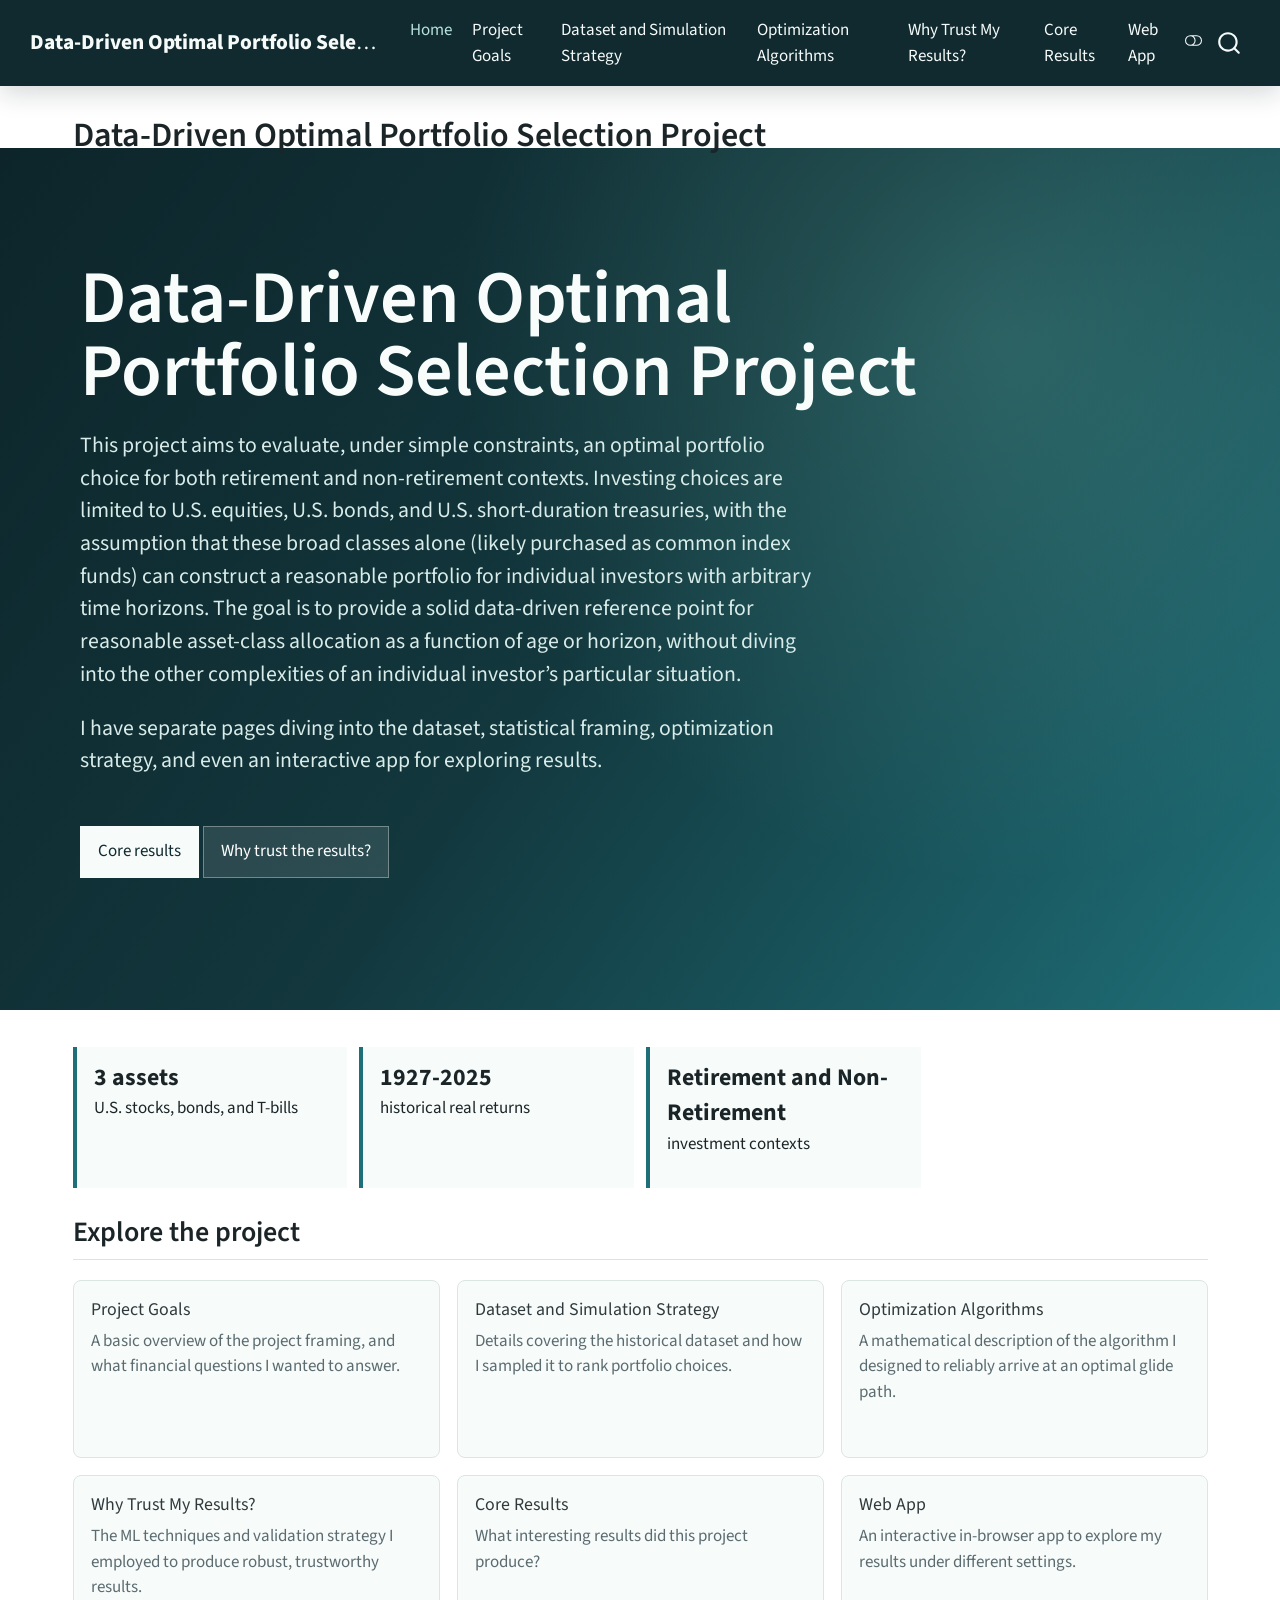
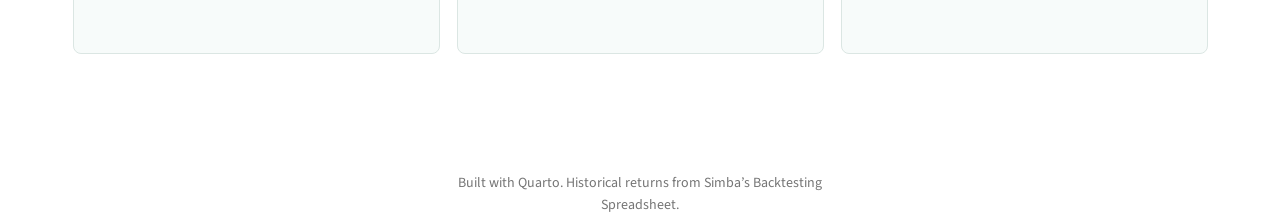
==== commit 7a2d3d91: "Visual improvements to the home page (remove background image)" ====
--- a/docs/index.html
+++ b/docs/index.html
@@ -46,9 +46,9 @@
 <link href="site_libs/quarto-html/quarto-syntax-highlighting-64a204ab8560d761af7679ceaba22944.css" rel="stylesheet" class="quarto-color-scheme-extra" id="quarto-text-highlighting-styles">
 <script src="site_libs/bootstrap/bootstrap.min.js"></script>
 <link href="site_libs/bootstrap/bootstrap-icons.css" rel="stylesheet">
-<link href="site_libs/bootstrap/bootstrap-d88a446318c1ee82163e2b38789fbb82.min.css" rel="stylesheet" append-hash="true" class="quarto-color-scheme" id="quarto-bootstrap" data-mode="light">
-<link href="site_libs/bootstrap/bootstrap-dark-d535ee3ebe6a975ff6e5953ea624ebbb.min.css" rel="stylesheet" append-hash="true" class="quarto-color-scheme quarto-color-alternate" id="quarto-bootstrap" data-mode="dark">
-<link href="site_libs/bootstrap/bootstrap-d88a446318c1ee82163e2b38789fbb82.min.css" rel="stylesheet" append-hash="true" class="quarto-color-scheme-extra" id="quarto-bootstrap" data-mode="light">
+<link href="site_libs/bootstrap/bootstrap-31c7bbcd4c0df3101c94c0780bfa4d09.min.css" rel="stylesheet" append-hash="true" class="quarto-color-scheme" id="quarto-bootstrap" data-mode="light">
+<link href="site_libs/bootstrap/bootstrap-dark-e2643d47a6b0d2a523fe9ce04b797151.min.css" rel="stylesheet" append-hash="true" class="quarto-color-scheme quarto-color-alternate" id="quarto-bootstrap" data-mode="dark">
+<link href="site_libs/bootstrap/bootstrap-31c7bbcd4c0df3101c94c0780bfa4d09.min.css" rel="stylesheet" append-hash="true" class="quarto-color-scheme-extra" id="quarto-bootstrap" data-mode="light">
 <script id="quarto-search-options" type="application/json">{
   "location": "navbar",
   "copy-button": false,
--- a/docs/results_widget.css
+++ b/docs/results_widget.css
@@ -114,41 +114,6 @@
   color: var(--portfolio-muted);
 }
 
-.results-big-readout {
-  min-height: 18rem;
-  display: grid;
-  align-content: center;
-  gap: 1.3rem;
-  padding: clamp(1rem, 4vw, 2.4rem);
-}
-
-.results-big-readout .selected-key {
-  font-size: clamp(1.4rem, 3vw, 2.1rem);
-  font-weight: 800;
-}
-
-.results-big-weights {
-  display: grid;
-  grid-template-columns: repeat(3, minmax(0, 1fr));
-  gap: 0.9rem;
-}
-
-.results-big-weight {
-  border-left: 4px solid currentColor;
-  padding: 0.75rem 0.9rem;
-  background: #ffffff;
-}
-
-.results-big-weight strong {
-  display: block;
-  font-size: clamp(1.55rem, 4vw, 2.6rem);
-  line-height: 1.05;
-}
-
-.results-big-weight span {
-  color: var(--portfolio-muted);
-}
-
 .results-tooltip {
   position: absolute;
   transform: translate(-50%, -115%);
@@ -189,9 +154,3 @@
   display: inline-block;
   border-radius: 2px;
 }
-
-@media (max-width: 700px) {
-  .results-big-weights {
-    grid-template-columns: 1fr;
-  }
-}
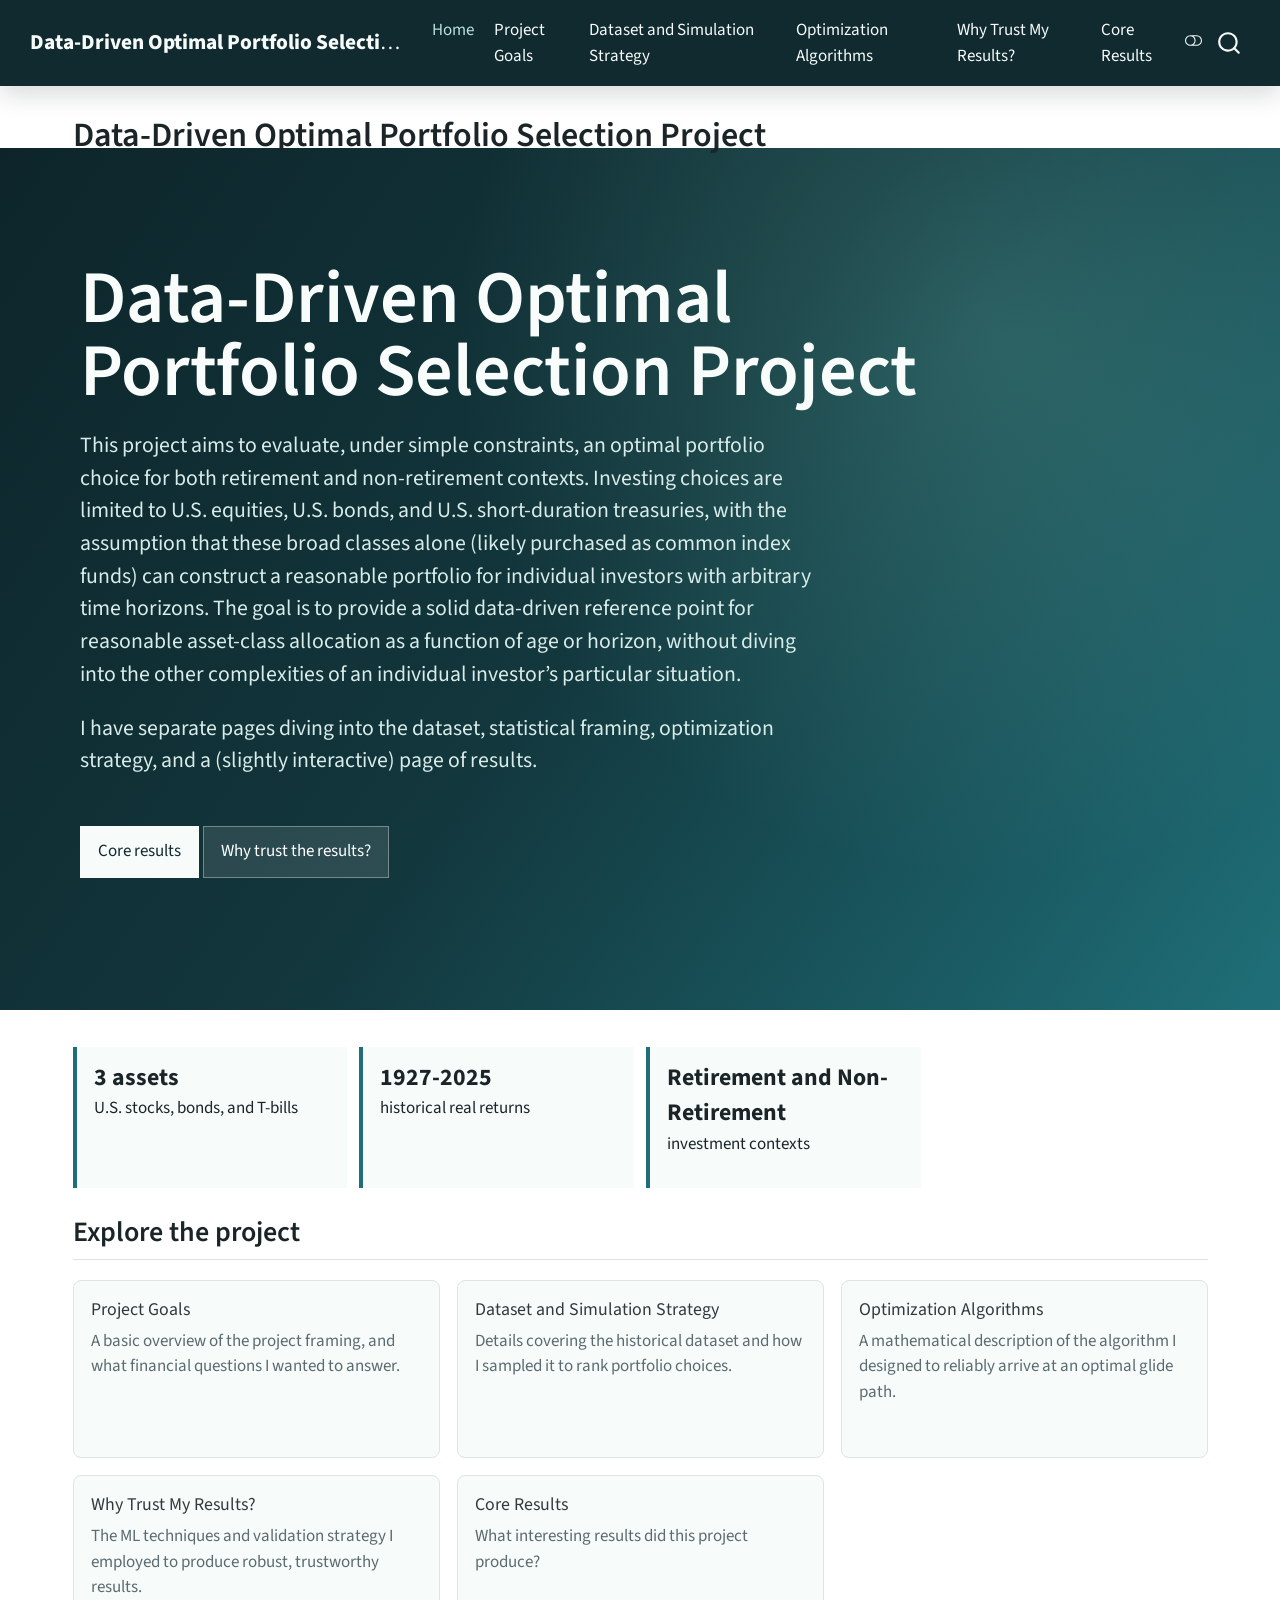
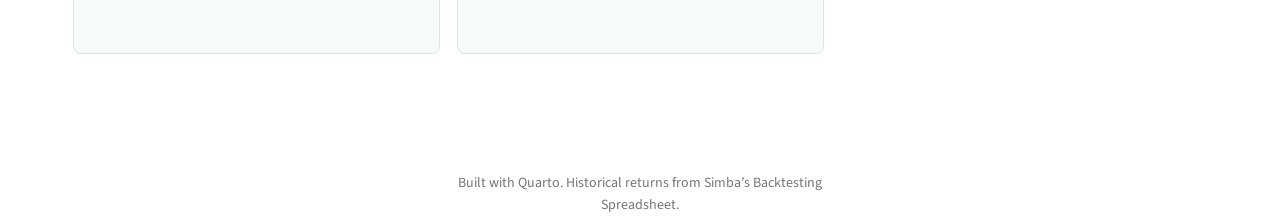
==== commit 30f1e27e: "Remove unbuilt web app and references to it" ====
--- a/docs/index.html
+++ b/docs/index.html
@@ -284,10 +284,6 @@
     <a class="nav-link" href="./core_results.html"> 
 <span class="menu-text">Core Results</span></a>
   </li>  
-  <li class="nav-item">
-    <a class="nav-link" href="./web_app.html"> 
-<span class="menu-text">Web App</span></a>
-  </li>  
 </ul>
           </div> <!-- /navcollapse -->
             <div class="quarto-navbar-tools">
@@ -328,7 +324,7 @@
 <section id="data-driven-optimal-portfolio-selection-project" class="level1 hero-copy">
 <h1>Data-Driven Optimal Portfolio Selection Project</h1>
 <p>This project aims to evaluate, under simple constraints, an optimal portfolio choice for both retirement and non-retirement contexts. Investing choices are limited to U.S. equities, U.S. bonds, and U.S. short-duration treasuries, with the assumption that these broad classes alone (likely purchased as common index funds) can construct a reasonable portfolio for individual investors with arbitrary time horizons. The goal is to provide a solid data-driven reference point for reasonable asset-class allocation as a function of age or horizon, without diving into the other complexities of an individual investor’s particular situation.</p>
-<p>I have separate pages diving into the dataset, statistical framing, optimization strategy, and even an interactive app for exploring results.</p>
+<p>I have separate pages diving into the dataset, statistical framing, optimization strategy, and a (slightly interactive) page of results.</p>
 <div class="hero-actions">
 <p><a href="./core_results.html" class="btn">Core results</a> <a href="./why_trust.html" class="btn">Why trust the results?</a></p>
 </div>
@@ -367,10 +363,6 @@
 <section id="core-results" class="level3 project-card">
 <h3 class="anchored" data-anchor-id="core-results"><a href="./core_results.html">Core Results</a></h3>
 <p>What interesting results did this project produce?</p>
-</section>
-<section id="web-app" class="level3 project-card">
-<h3 class="anchored" data-anchor-id="web-app"><a href="./web_app.html">Web App</a></h3>
-<p>An interactive in-browser app to explore my results under different settings.</p>
 </section>
 </div>
 
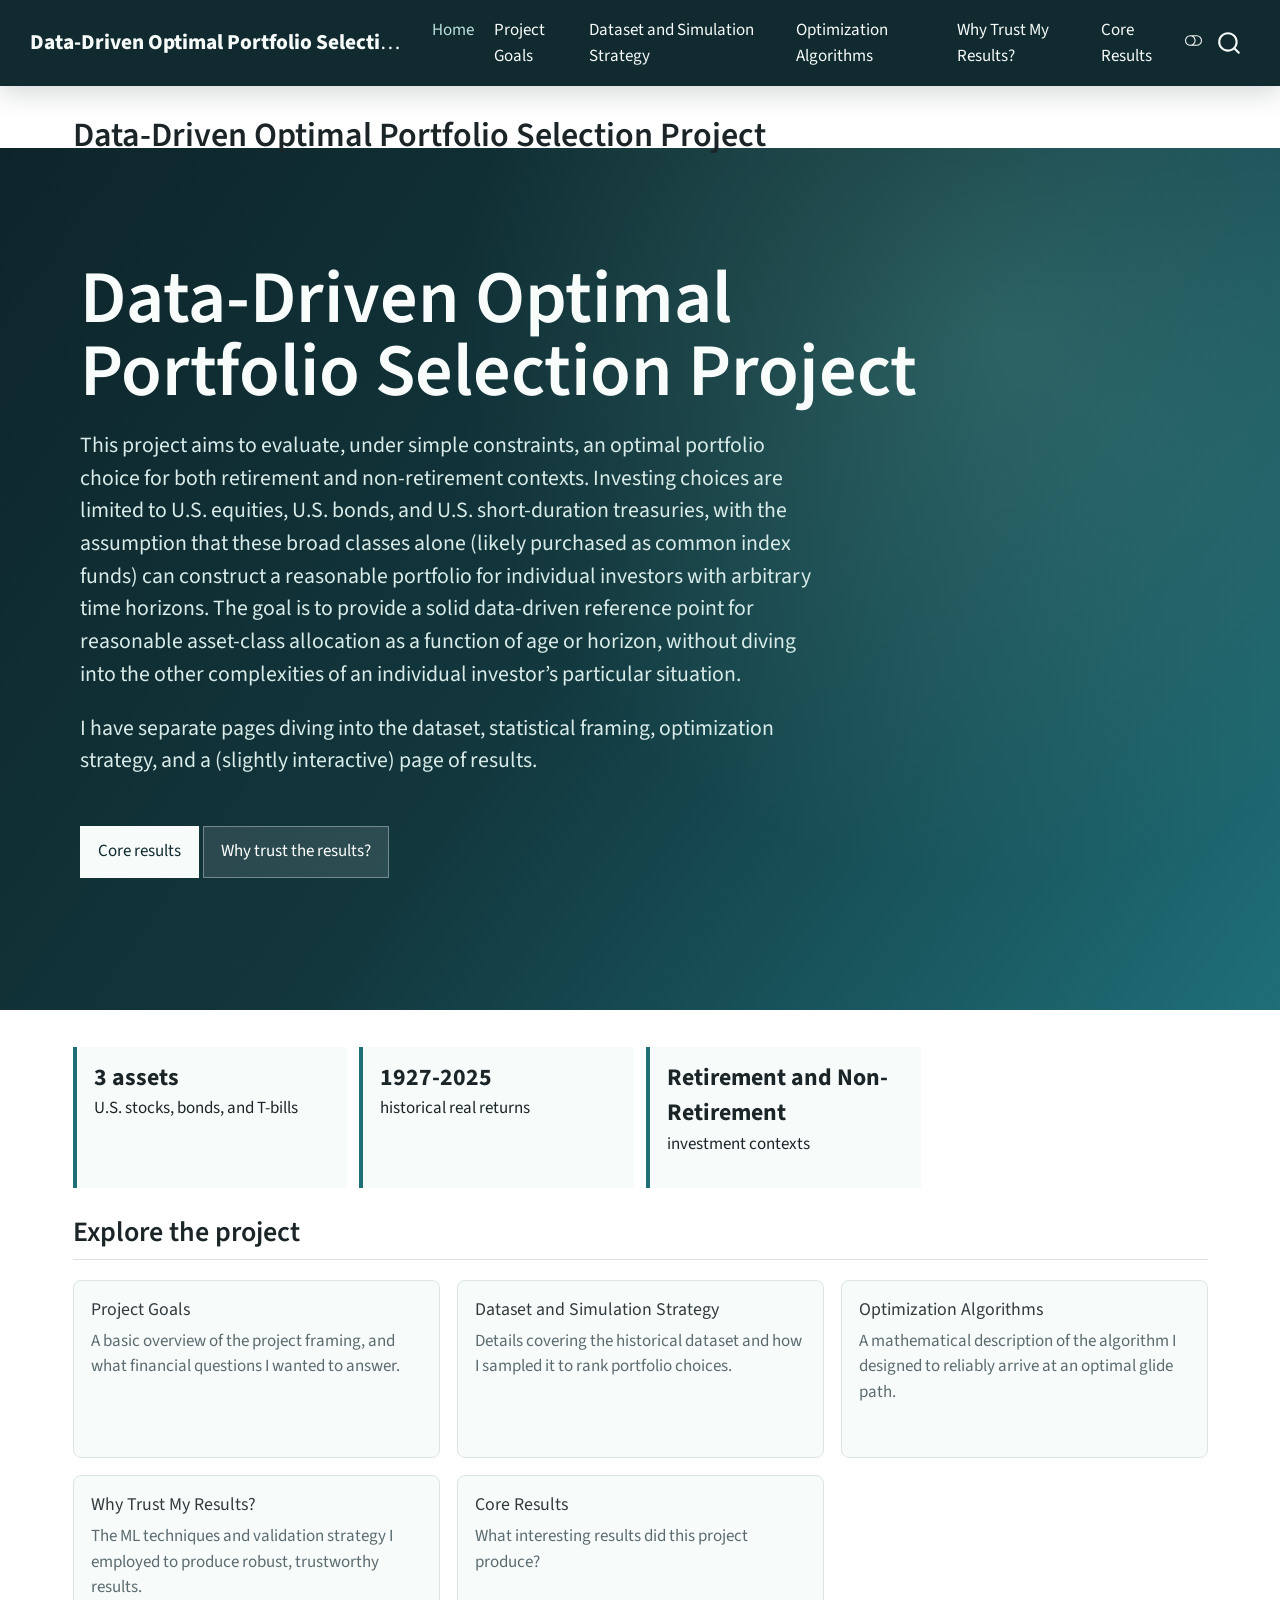
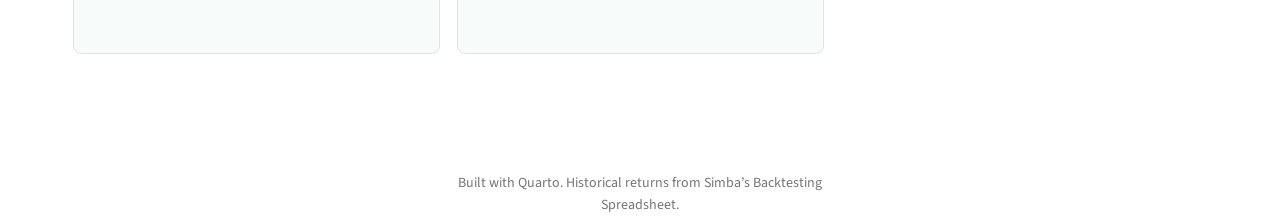
==== commit 4ab8eb81: "Fix broken links and other slight improvements to docs" ====
--- a/docs/index.html
+++ b/docs/index.html
@@ -46,9 +46,9 @@
 <link href="site_libs/quarto-html/quarto-syntax-highlighting-64a204ab8560d761af7679ceaba22944.css" rel="stylesheet" class="quarto-color-scheme-extra" id="quarto-text-highlighting-styles">
 <script src="site_libs/bootstrap/bootstrap.min.js"></script>
 <link href="site_libs/bootstrap/bootstrap-icons.css" rel="stylesheet">
-<link href="site_libs/bootstrap/bootstrap-31c7bbcd4c0df3101c94c0780bfa4d09.min.css" rel="stylesheet" append-hash="true" class="quarto-color-scheme" id="quarto-bootstrap" data-mode="light">
-<link href="site_libs/bootstrap/bootstrap-dark-e2643d47a6b0d2a523fe9ce04b797151.min.css" rel="stylesheet" append-hash="true" class="quarto-color-scheme quarto-color-alternate" id="quarto-bootstrap" data-mode="dark">
-<link href="site_libs/bootstrap/bootstrap-31c7bbcd4c0df3101c94c0780bfa4d09.min.css" rel="stylesheet" append-hash="true" class="quarto-color-scheme-extra" id="quarto-bootstrap" data-mode="light">
+<link href="site_libs/bootstrap/bootstrap-d7830ac304ff812347ff4119bd5caaa1.min.css" rel="stylesheet" append-hash="true" class="quarto-color-scheme" id="quarto-bootstrap" data-mode="light">
+<link href="site_libs/bootstrap/bootstrap-dark-7ed07d63f9c25222c2cc58149b1f4f59.min.css" rel="stylesheet" append-hash="true" class="quarto-color-scheme quarto-color-alternate" id="quarto-bootstrap" data-mode="dark">
+<link href="site_libs/bootstrap/bootstrap-d7830ac304ff812347ff4119bd5caaa1.min.css" rel="stylesheet" append-hash="true" class="quarto-color-scheme-extra" id="quarto-bootstrap" data-mode="light">
 <script id="quarto-search-options" type="application/json">{
   "location": "navbar",
   "copy-button": false,
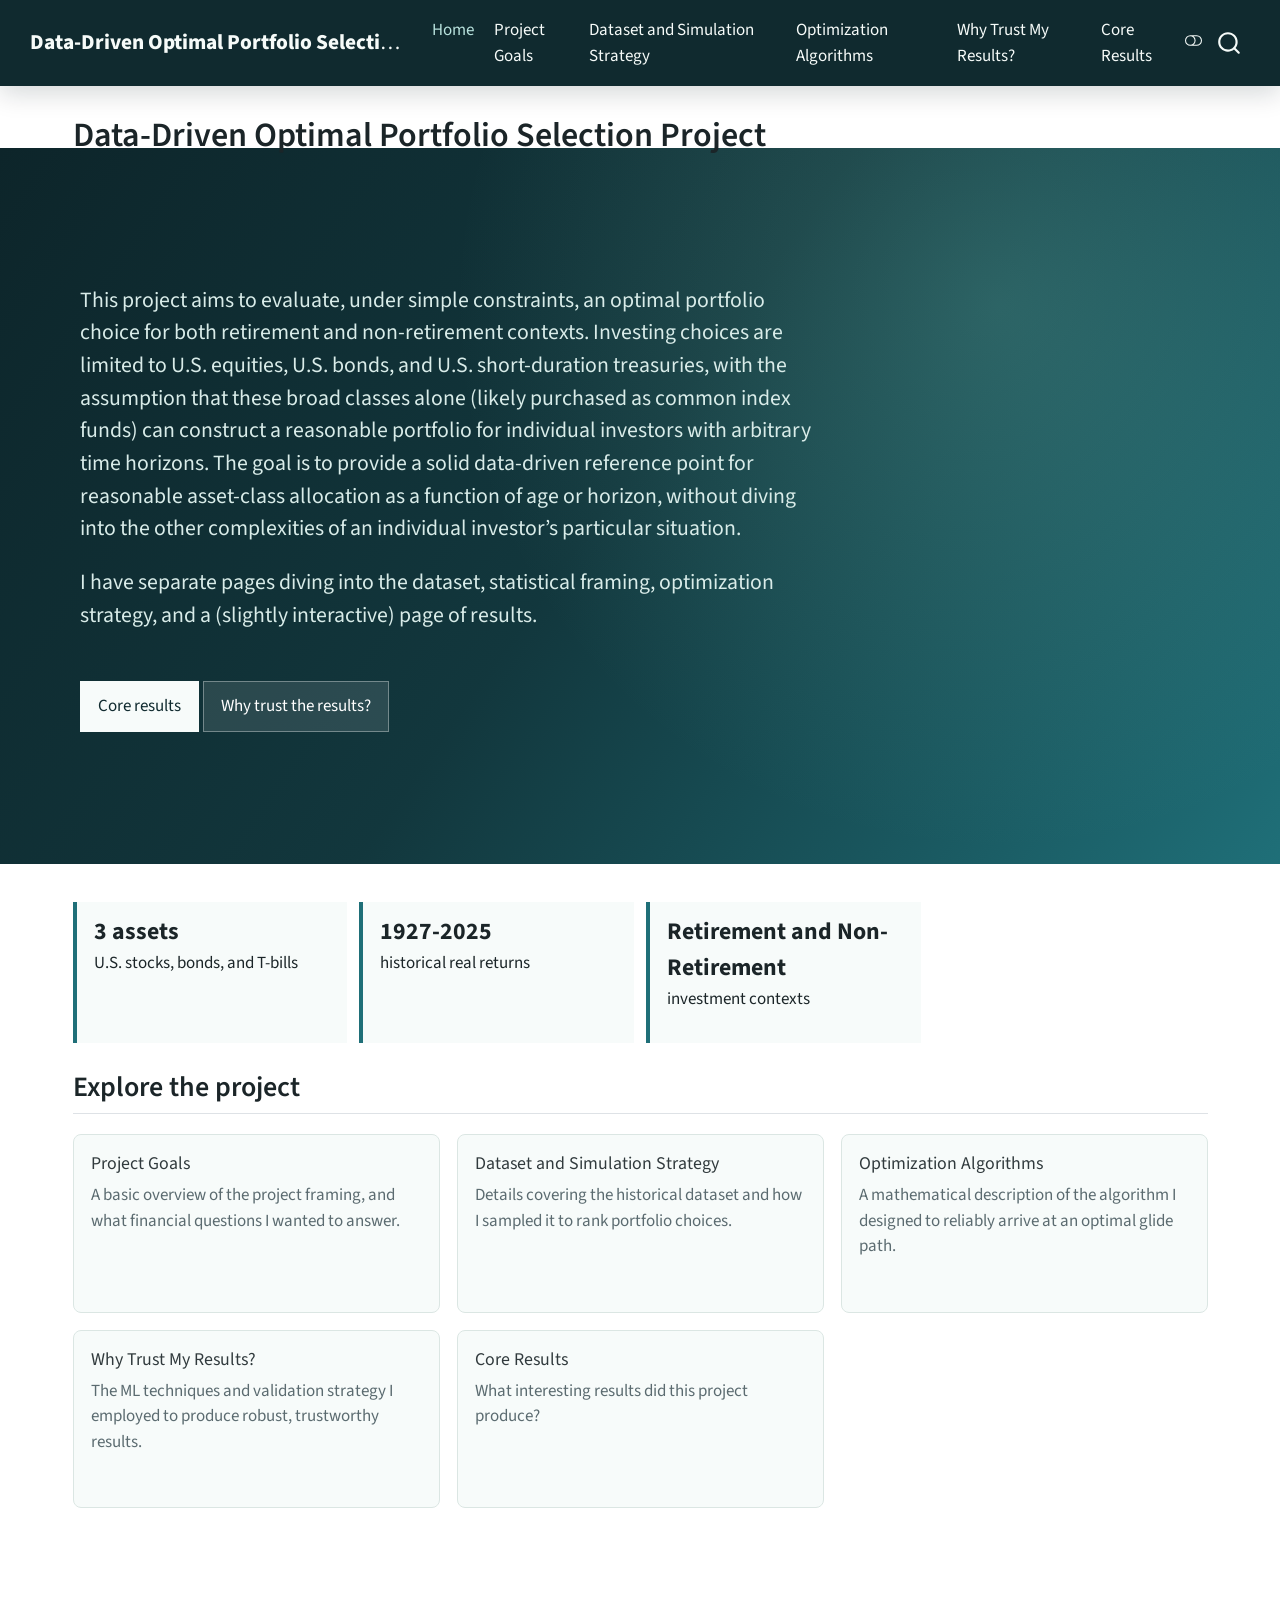
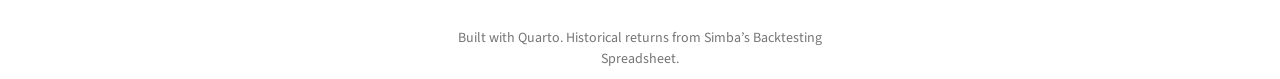
==== commit b8557465: "Fix broken links" ====
--- a/docs/index.html
+++ b/docs/index.html
@@ -46,9 +46,9 @@
 <link href="site_libs/quarto-html/quarto-syntax-highlighting-64a204ab8560d761af7679ceaba22944.css" rel="stylesheet" class="quarto-color-scheme-extra" id="quarto-text-highlighting-styles">
 <script src="site_libs/bootstrap/bootstrap.min.js"></script>
 <link href="site_libs/bootstrap/bootstrap-icons.css" rel="stylesheet">
-<link href="site_libs/bootstrap/bootstrap-d7830ac304ff812347ff4119bd5caaa1.min.css" rel="stylesheet" append-hash="true" class="quarto-color-scheme" id="quarto-bootstrap" data-mode="light">
-<link href="site_libs/bootstrap/bootstrap-dark-7ed07d63f9c25222c2cc58149b1f4f59.min.css" rel="stylesheet" append-hash="true" class="quarto-color-scheme quarto-color-alternate" id="quarto-bootstrap" data-mode="dark">
-<link href="site_libs/bootstrap/bootstrap-d7830ac304ff812347ff4119bd5caaa1.min.css" rel="stylesheet" append-hash="true" class="quarto-color-scheme-extra" id="quarto-bootstrap" data-mode="light">
+<link href="site_libs/bootstrap/bootstrap-5fe32ae1915fb7b4a112a04aeabce64c.min.css" rel="stylesheet" append-hash="true" class="quarto-color-scheme" id="quarto-bootstrap" data-mode="light">
+<link href="site_libs/bootstrap/bootstrap-dark-06d5daa8e3fc7bcf2fea6822f15c702f.min.css" rel="stylesheet" append-hash="true" class="quarto-color-scheme quarto-color-alternate" id="quarto-bootstrap" data-mode="dark">
+<link href="site_libs/bootstrap/bootstrap-5fe32ae1915fb7b4a112a04aeabce64c.min.css" rel="stylesheet" append-hash="true" class="quarto-color-scheme-extra" id="quarto-bootstrap" data-mode="light">
 <script id="quarto-search-options" type="application/json">{
   "location": "navbar",
   "copy-button": false,
@@ -298,31 +298,15 @@
 <!-- margin-sidebar -->
     
 <!-- main -->
-<main class="content column-page" id="quarto-document-content">
-
-
-<header id="title-block-header" class="quarto-title-block default">
-<div class="quarto-title">
-<h1 class="title">Data-Driven Optimal Portfolio Selection Project</h1>
-</div>
-
-
-
-<div class="quarto-title-meta column-page">
-
-    
-  
-    
-  </div>
-  
-
-
-</header>
+<main class="content column-page" id="quarto-document-content"><header id="title-block-header" class="quarto-title-block"><h1 class="title display-7">Data-Driven Optimal Portfolio Selection Project</h1></header>
+
+
+
 
 
 <div class="hero">
 <section id="data-driven-optimal-portfolio-selection-project" class="level1 hero-copy">
-<h1>Data-Driven Optimal Portfolio Selection Project</h1>
+
 <p>This project aims to evaluate, under simple constraints, an optimal portfolio choice for both retirement and non-retirement contexts. Investing choices are limited to U.S. equities, U.S. bonds, and U.S. short-duration treasuries, with the assumption that these broad classes alone (likely purchased as common index funds) can construct a reasonable portfolio for individual investors with arbitrary time horizons. The goal is to provide a solid data-driven reference point for reasonable asset-class allocation as a function of age or horizon, without diving into the other complexities of an individual investor’s particular situation.</p>
 <p>I have separate pages diving into the dataset, statistical framing, optimization strategy, and a (slightly interactive) page of results.</p>
 <div class="hero-actions">
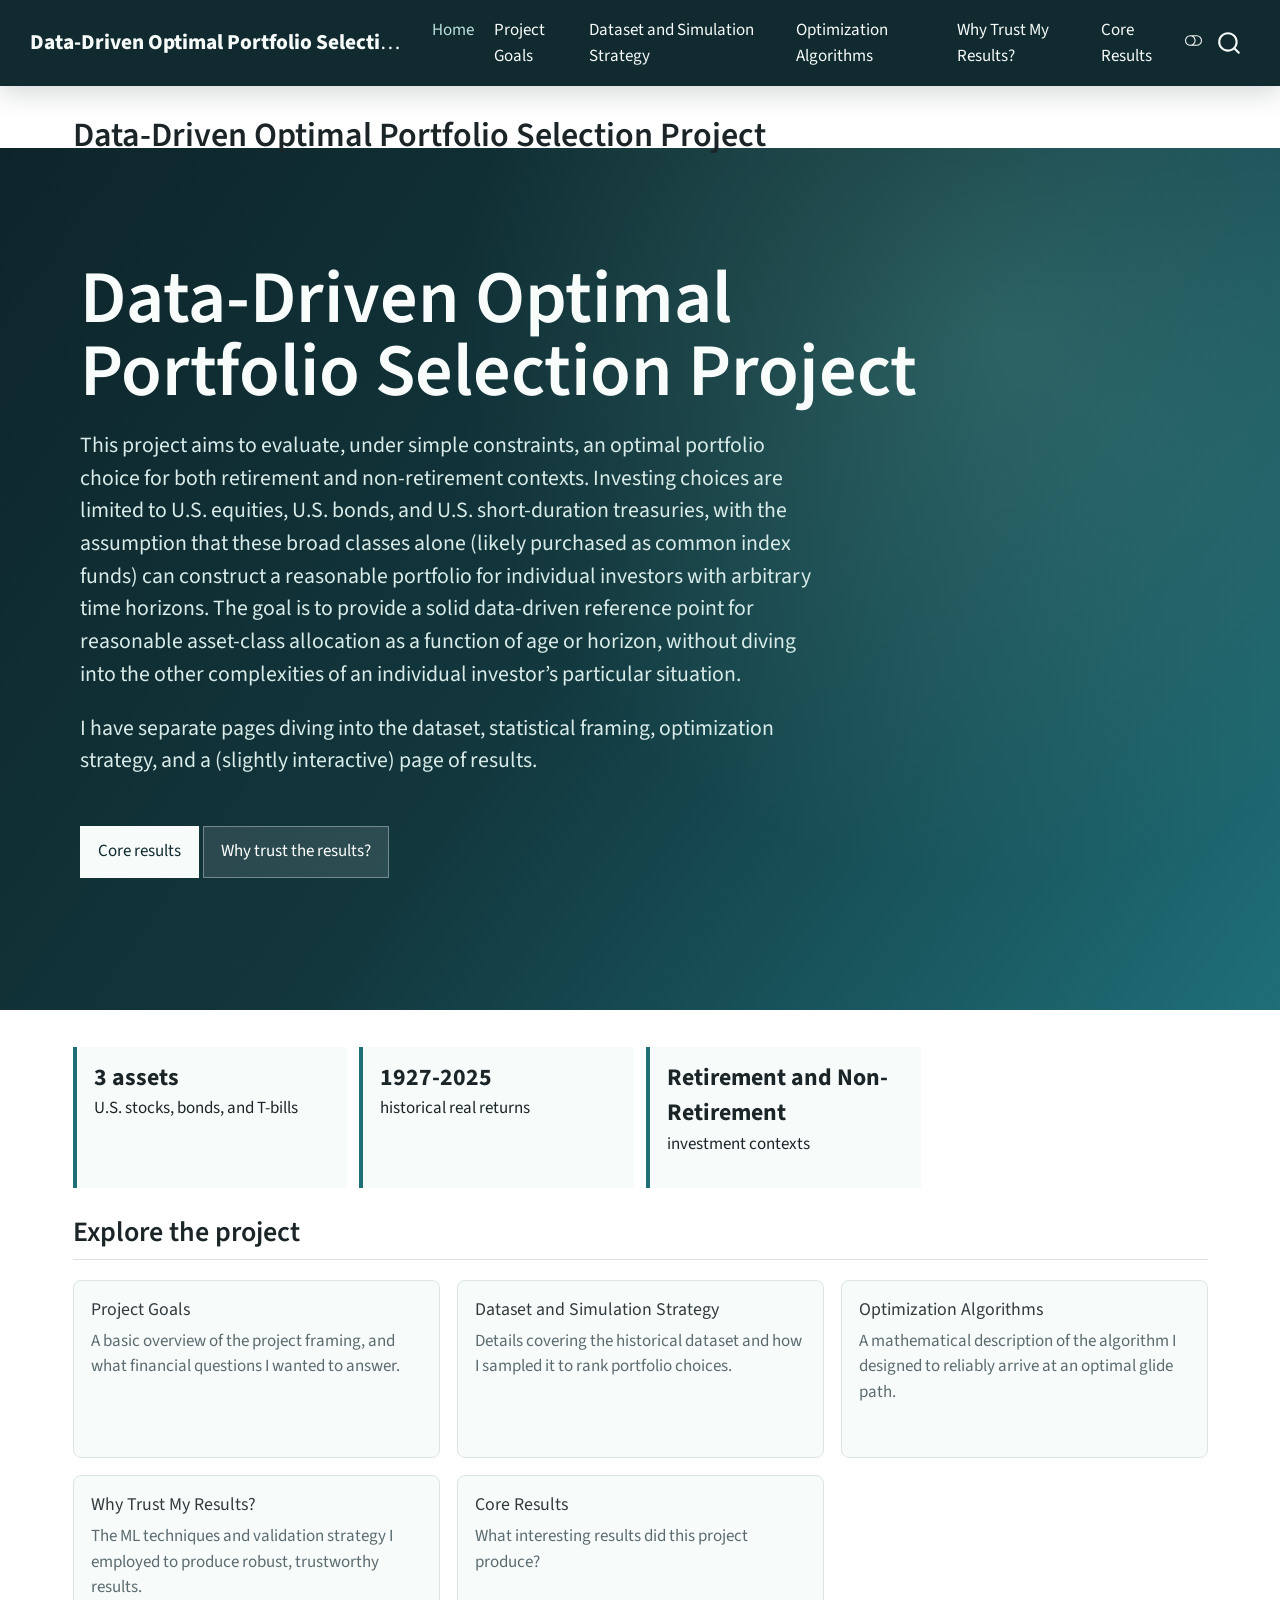
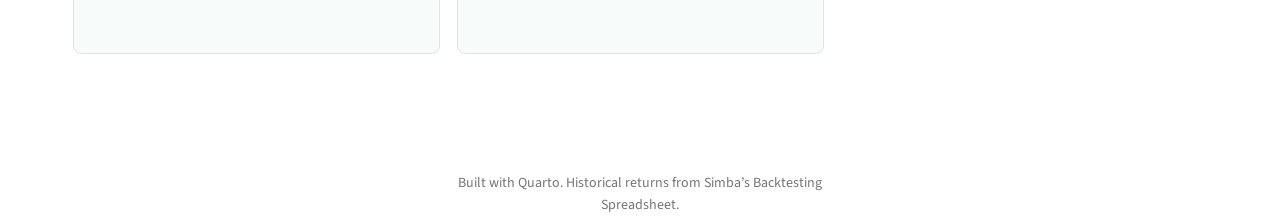
==== commit 559da4ae: "Aesthetic tests" ====
--- a/docs/index.html
+++ b/docs/index.html
@@ -298,15 +298,31 @@
 <!-- margin-sidebar -->
     
 <!-- main -->
-<main class="content column-page" id="quarto-document-content"><header id="title-block-header" class="quarto-title-block"><h1 class="title display-7">Data-Driven Optimal Portfolio Selection Project</h1></header>
-
-
-
+<main class="content column-page" id="quarto-document-content">
+
+
+<header id="title-block-header" class="quarto-title-block default">
+<div class="quarto-title">
+<h1 class="title">Data-Driven Optimal Portfolio Selection Project</h1>
+</div>
+
+
+
+<div class="quarto-title-meta column-page">
+
+    
+  
+    
+  </div>
+  
+
+
+</header>
 
 
 <div class="hero">
 <section id="data-driven-optimal-portfolio-selection-project" class="level1 hero-copy">
-
+<h1>Data-Driven Optimal Portfolio Selection Project</h1>
 <p>This project aims to evaluate, under simple constraints, an optimal portfolio choice for both retirement and non-retirement contexts. Investing choices are limited to U.S. equities, U.S. bonds, and U.S. short-duration treasuries, with the assumption that these broad classes alone (likely purchased as common index funds) can construct a reasonable portfolio for individual investors with arbitrary time horizons. The goal is to provide a solid data-driven reference point for reasonable asset-class allocation as a function of age or horizon, without diving into the other complexities of an individual investor’s particular situation.</p>
 <p>I have separate pages diving into the dataset, statistical framing, optimization strategy, and a (slightly interactive) page of results.</p>
 <div class="hero-actions">
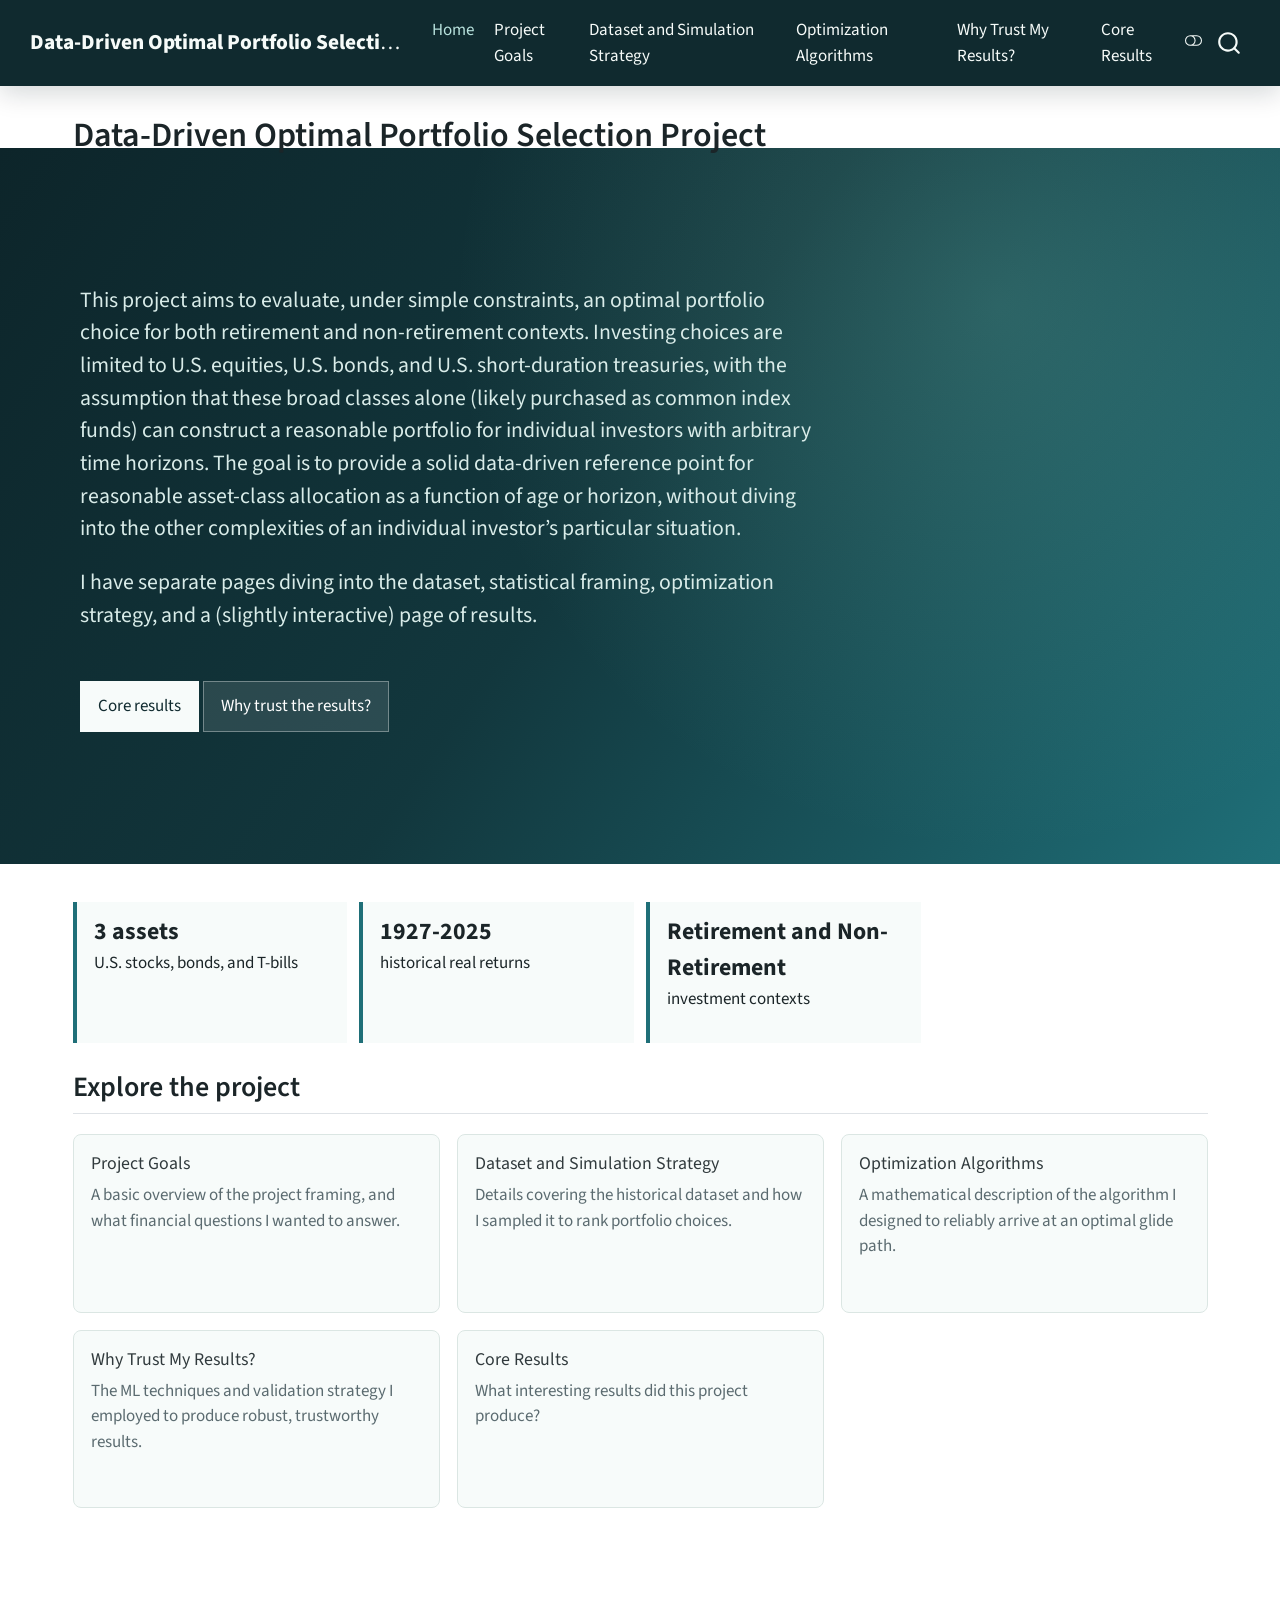
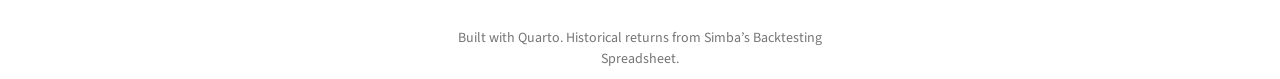
==== commit 9316afa5: "Another check" ====
--- a/docs/index.html
+++ b/docs/index.html
@@ -321,14 +321,13 @@
 
 
 <div class="hero">
-<section id="data-driven-optimal-portfolio-selection-project" class="level1 hero-copy">
-<h1>Data-Driven Optimal Portfolio Selection Project</h1>
+<div class="hero-copy">
 <p>This project aims to evaluate, under simple constraints, an optimal portfolio choice for both retirement and non-retirement contexts. Investing choices are limited to U.S. equities, U.S. bonds, and U.S. short-duration treasuries, with the assumption that these broad classes alone (likely purchased as common index funds) can construct a reasonable portfolio for individual investors with arbitrary time horizons. The goal is to provide a solid data-driven reference point for reasonable asset-class allocation as a function of age or horizon, without diving into the other complexities of an individual investor’s particular situation.</p>
 <p>I have separate pages diving into the dataset, statistical framing, optimization strategy, and a (slightly interactive) page of results.</p>
 <div class="hero-actions">
 <p><a href="./core_results.html" class="btn">Core results</a> <a href="./why_trust.html" class="btn">Why trust the results?</a></p>
 </div>
-</section>
+</div>
 </div>
 <div class="metric-strip">
 <div class="metric">
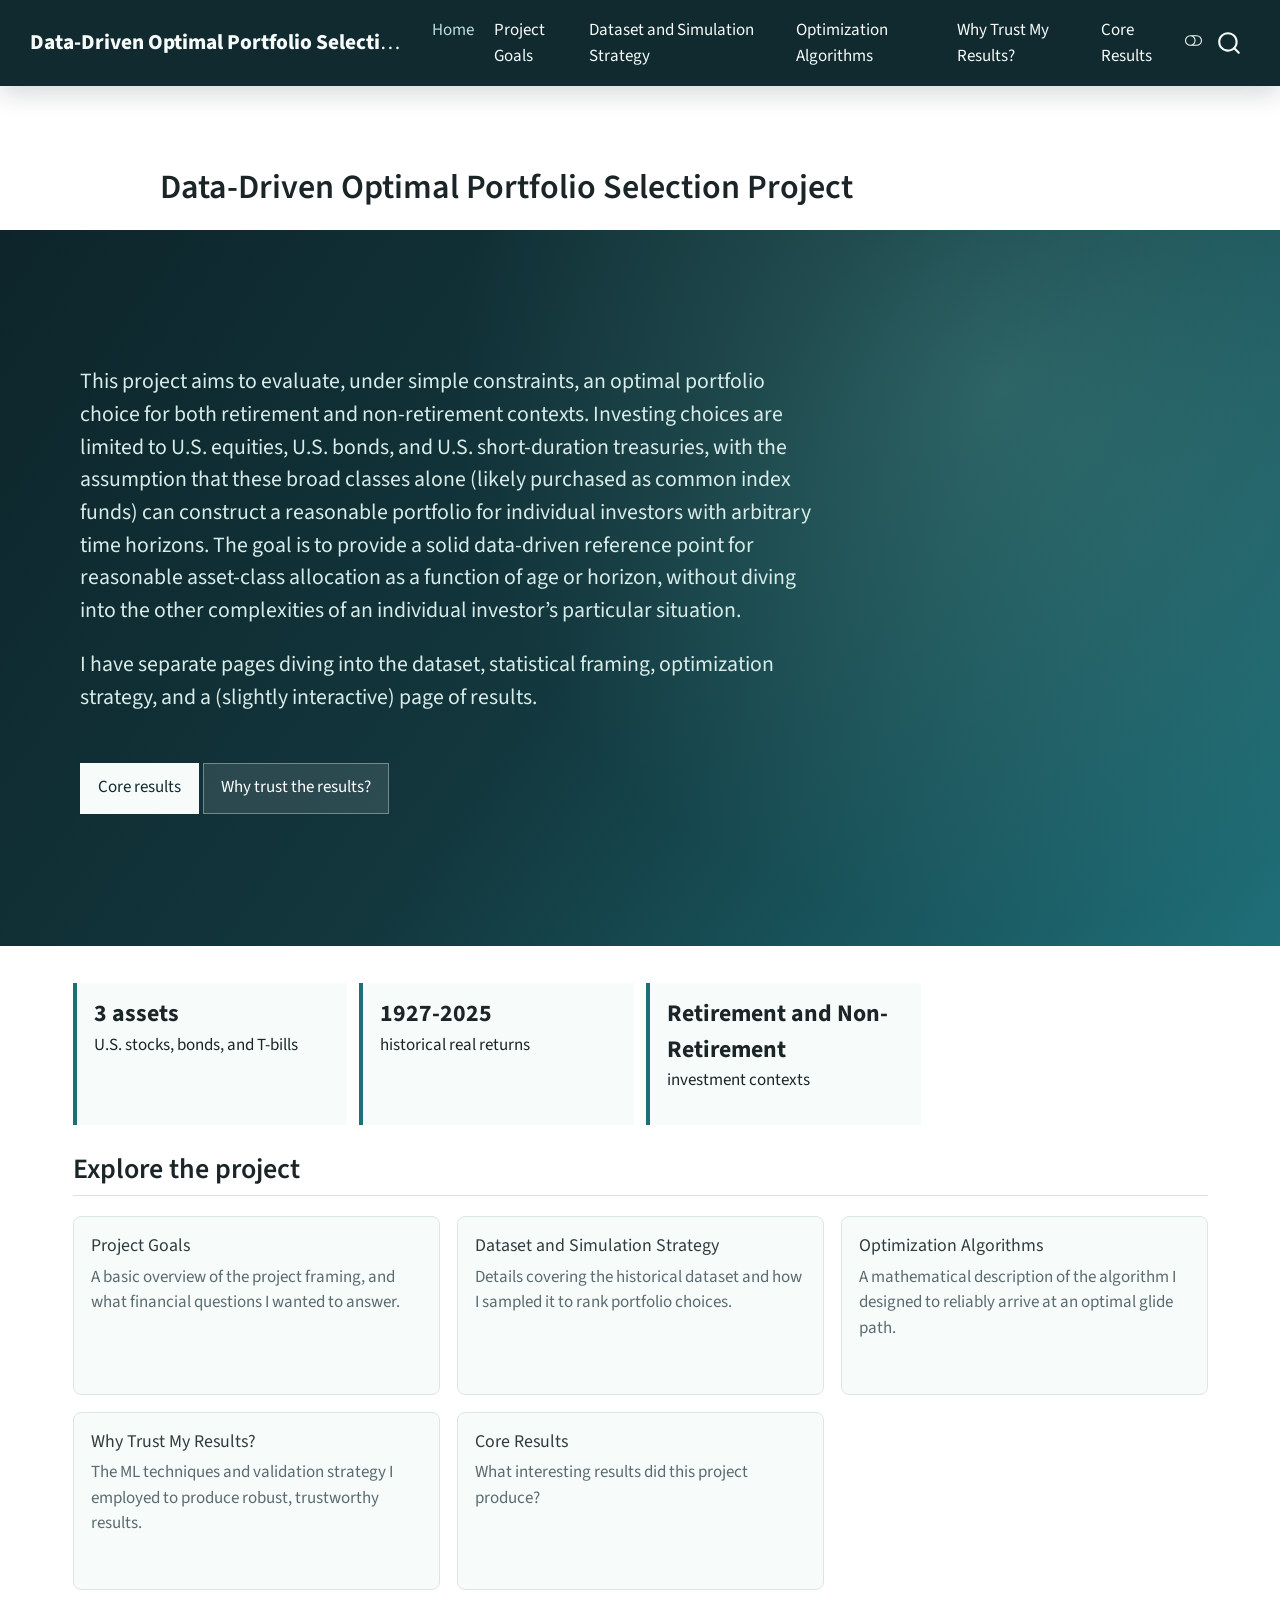
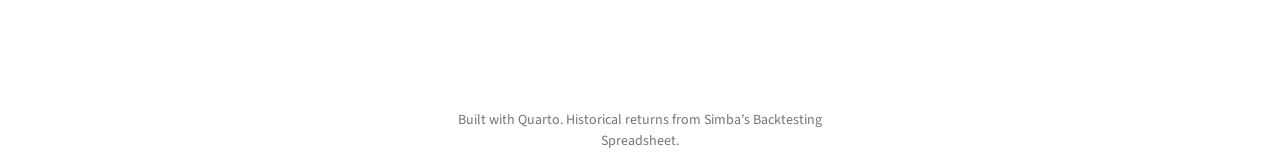
==== commit 610de974: "Another attempt to fix aesthetics for the home-page title" ====
--- a/docs/index.html
+++ b/docs/index.html
@@ -46,9 +46,9 @@
 <link href="site_libs/quarto-html/quarto-syntax-highlighting-64a204ab8560d761af7679ceaba22944.css" rel="stylesheet" class="quarto-color-scheme-extra" id="quarto-text-highlighting-styles">
 <script src="site_libs/bootstrap/bootstrap.min.js"></script>
 <link href="site_libs/bootstrap/bootstrap-icons.css" rel="stylesheet">
-<link href="site_libs/bootstrap/bootstrap-5fe32ae1915fb7b4a112a04aeabce64c.min.css" rel="stylesheet" append-hash="true" class="quarto-color-scheme" id="quarto-bootstrap" data-mode="light">
-<link href="site_libs/bootstrap/bootstrap-dark-06d5daa8e3fc7bcf2fea6822f15c702f.min.css" rel="stylesheet" append-hash="true" class="quarto-color-scheme quarto-color-alternate" id="quarto-bootstrap" data-mode="dark">
-<link href="site_libs/bootstrap/bootstrap-5fe32ae1915fb7b4a112a04aeabce64c.min.css" rel="stylesheet" append-hash="true" class="quarto-color-scheme-extra" id="quarto-bootstrap" data-mode="light">
+<link href="site_libs/bootstrap/bootstrap-727a2f19c190d2461b0982ac8354d675.min.css" rel="stylesheet" append-hash="true" class="quarto-color-scheme" id="quarto-bootstrap" data-mode="light">
+<link href="site_libs/bootstrap/bootstrap-dark-286d24a8c54b94268e874926c1b2acd0.min.css" rel="stylesheet" append-hash="true" class="quarto-color-scheme quarto-color-alternate" id="quarto-bootstrap" data-mode="dark">
+<link href="site_libs/bootstrap/bootstrap-727a2f19c190d2461b0982ac8354d675.min.css" rel="stylesheet" append-hash="true" class="quarto-color-scheme-extra" id="quarto-bootstrap" data-mode="light">
 <script id="quarto-search-options" type="application/json">{
   "location": "navbar",
   "copy-button": false,
